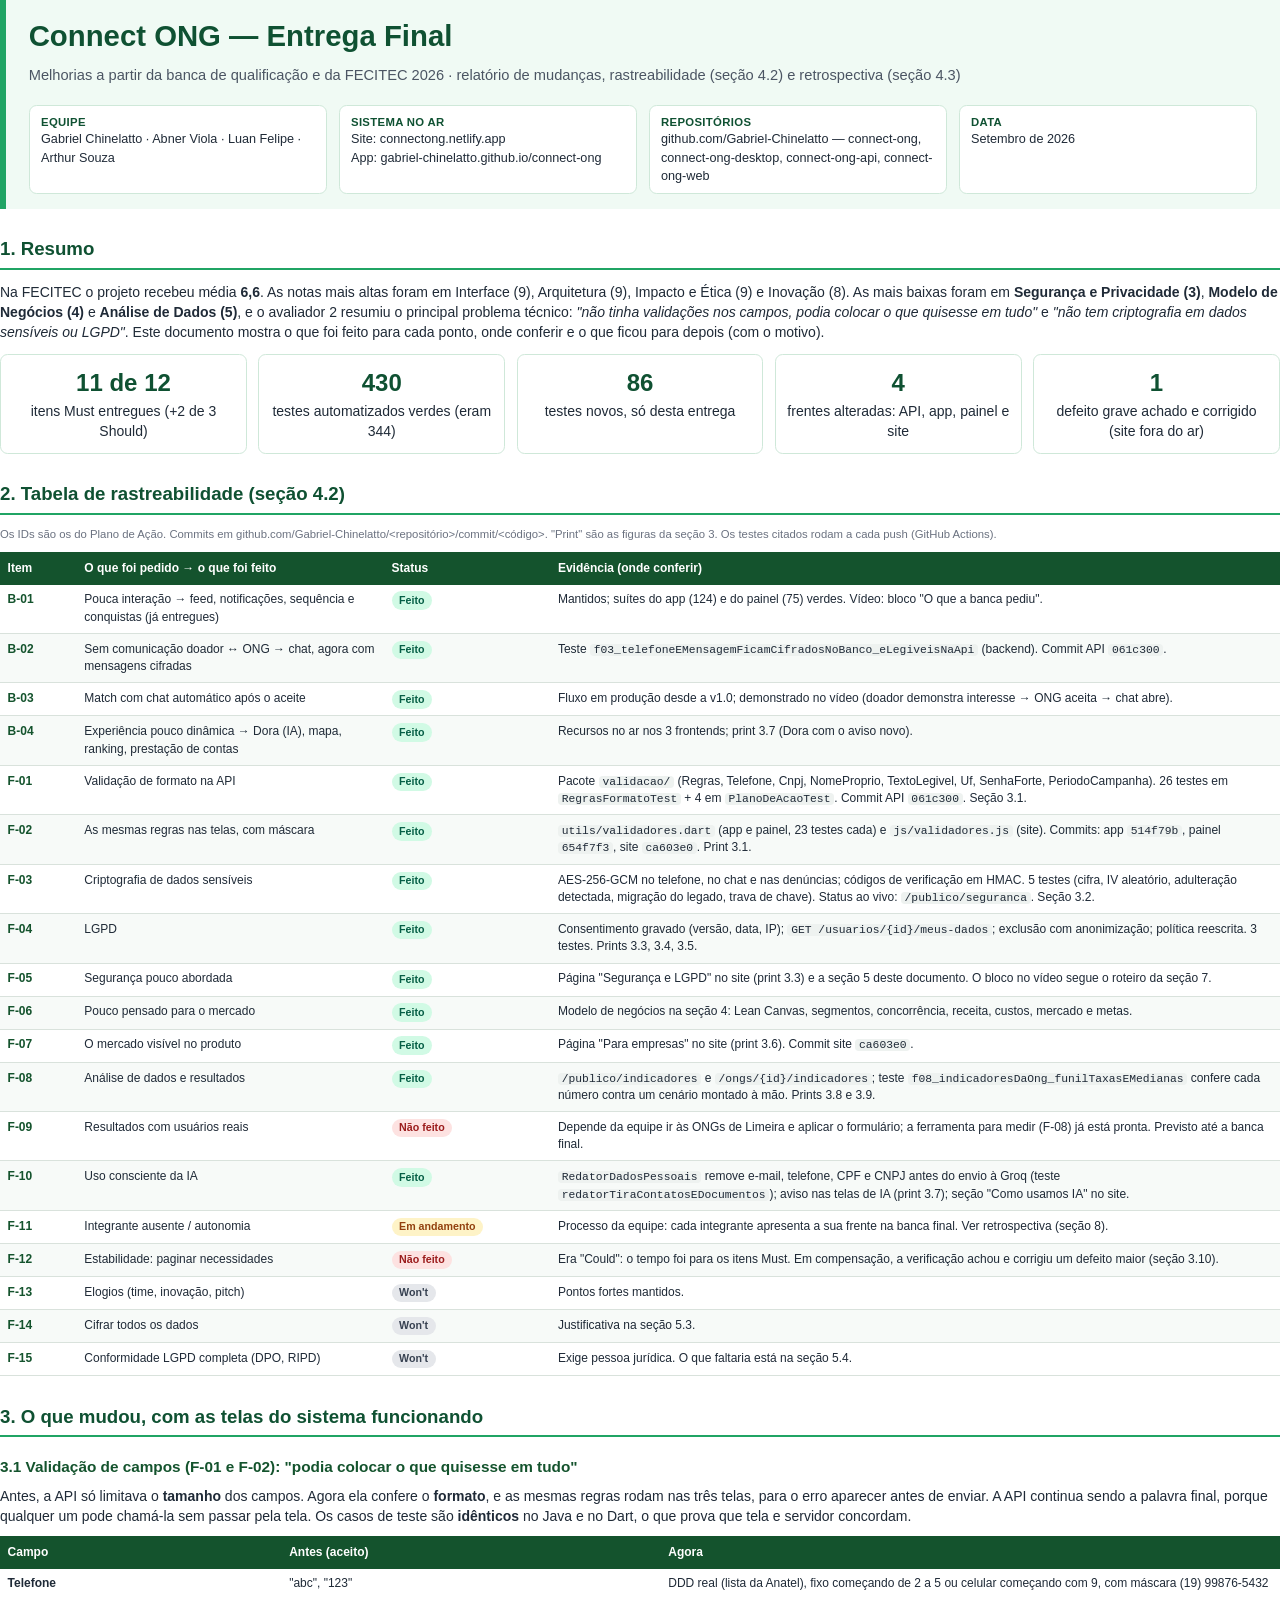
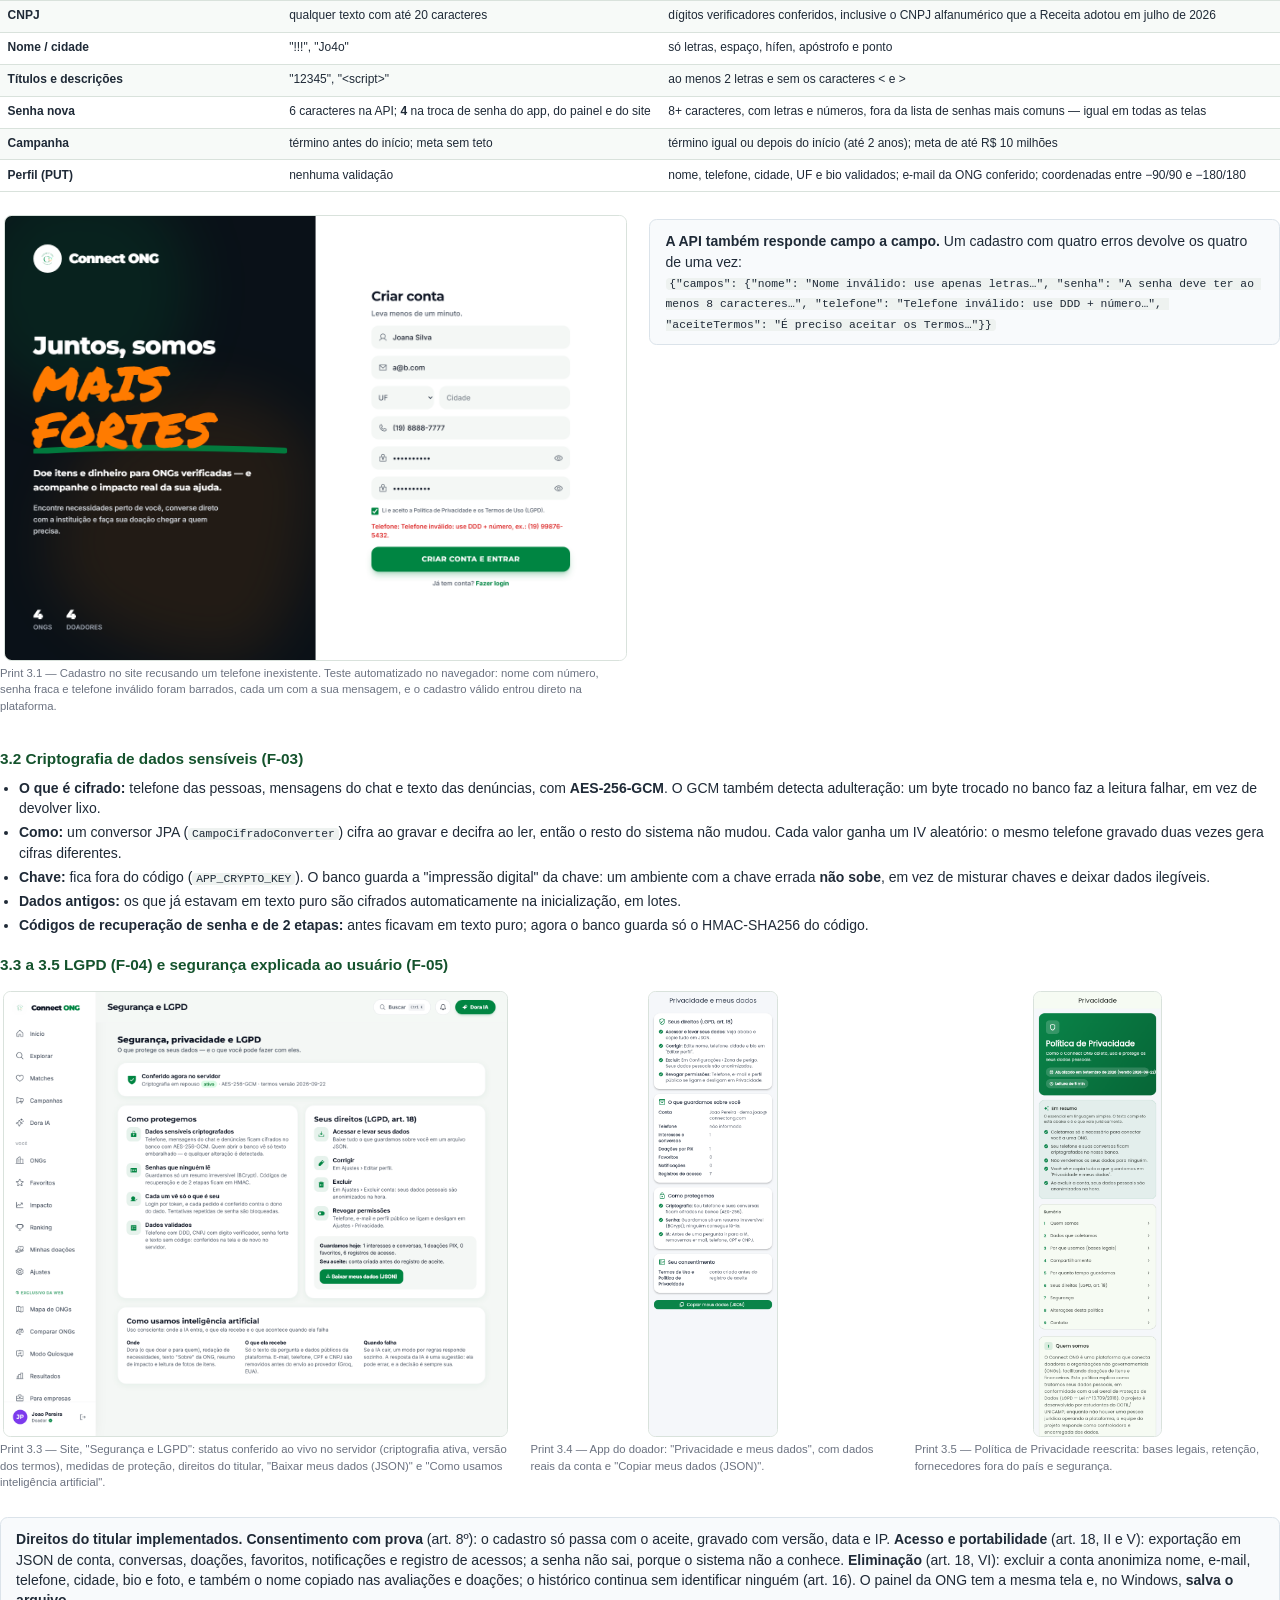
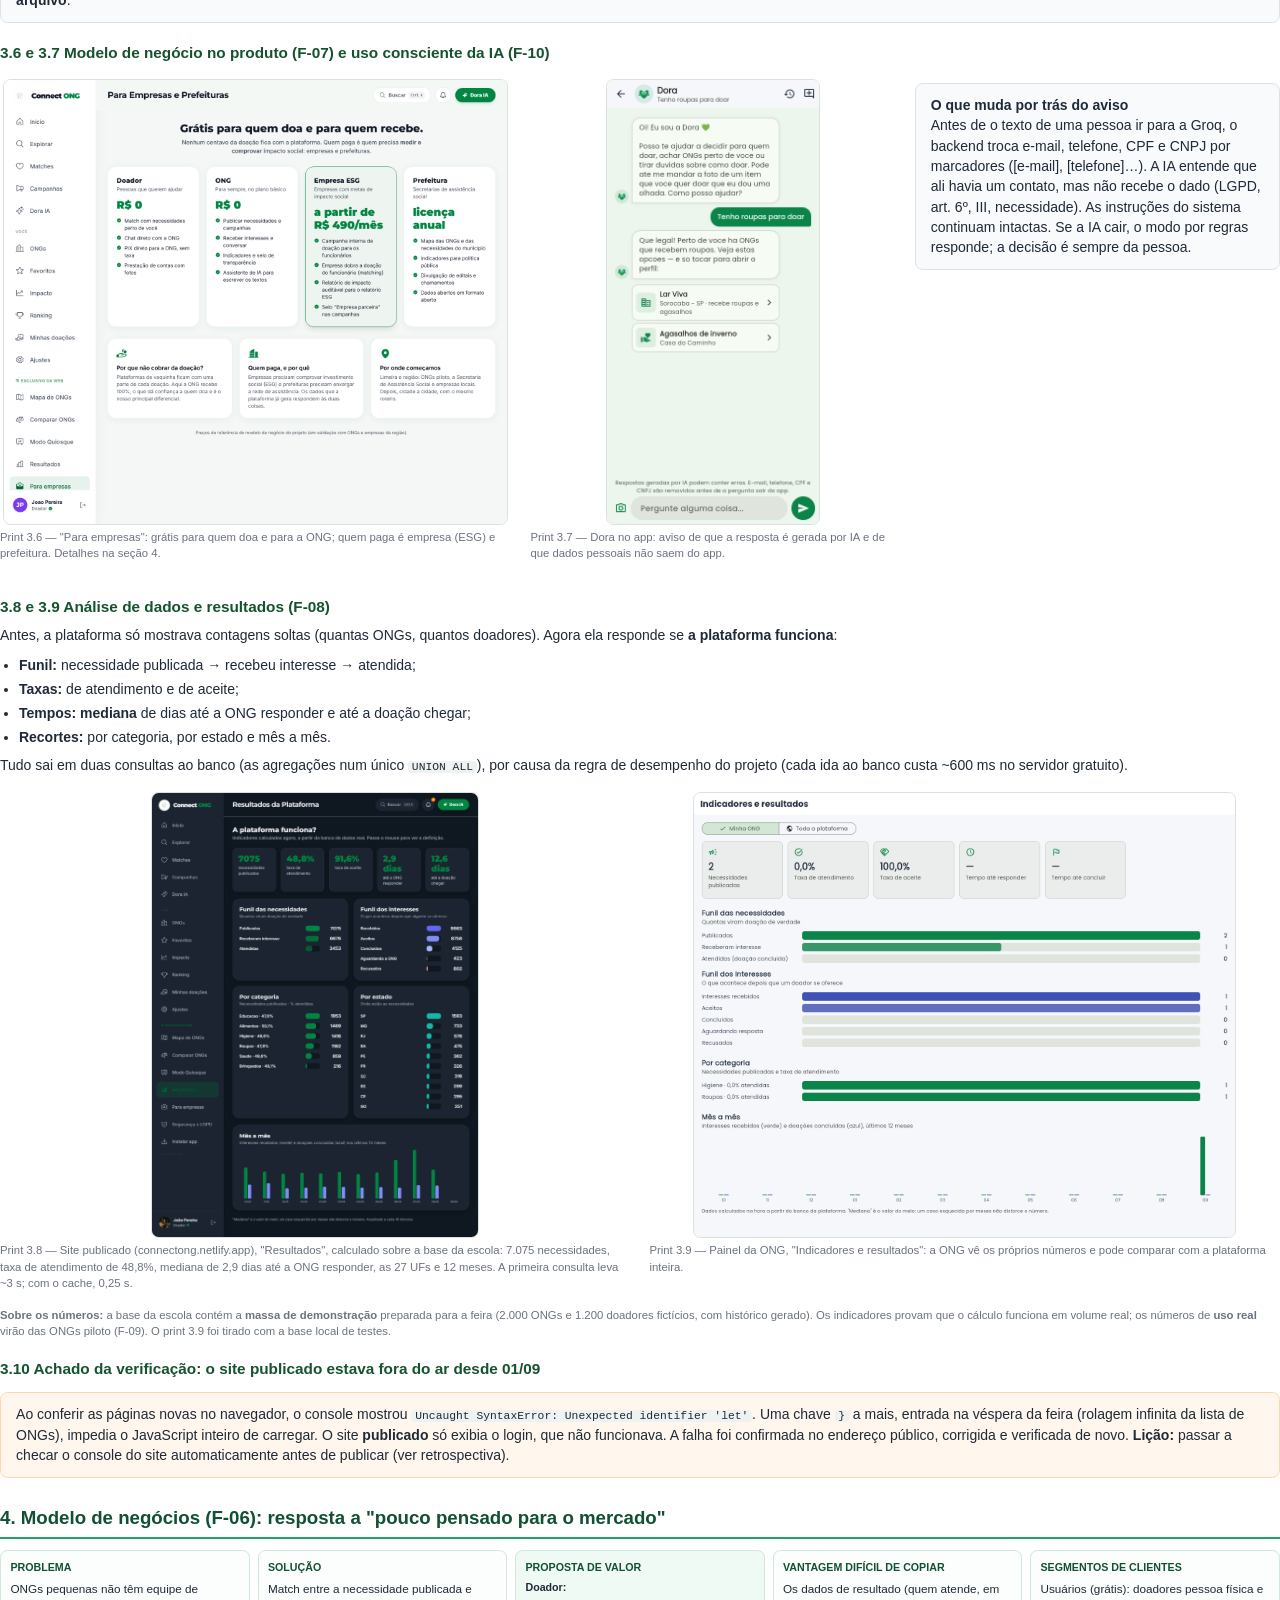
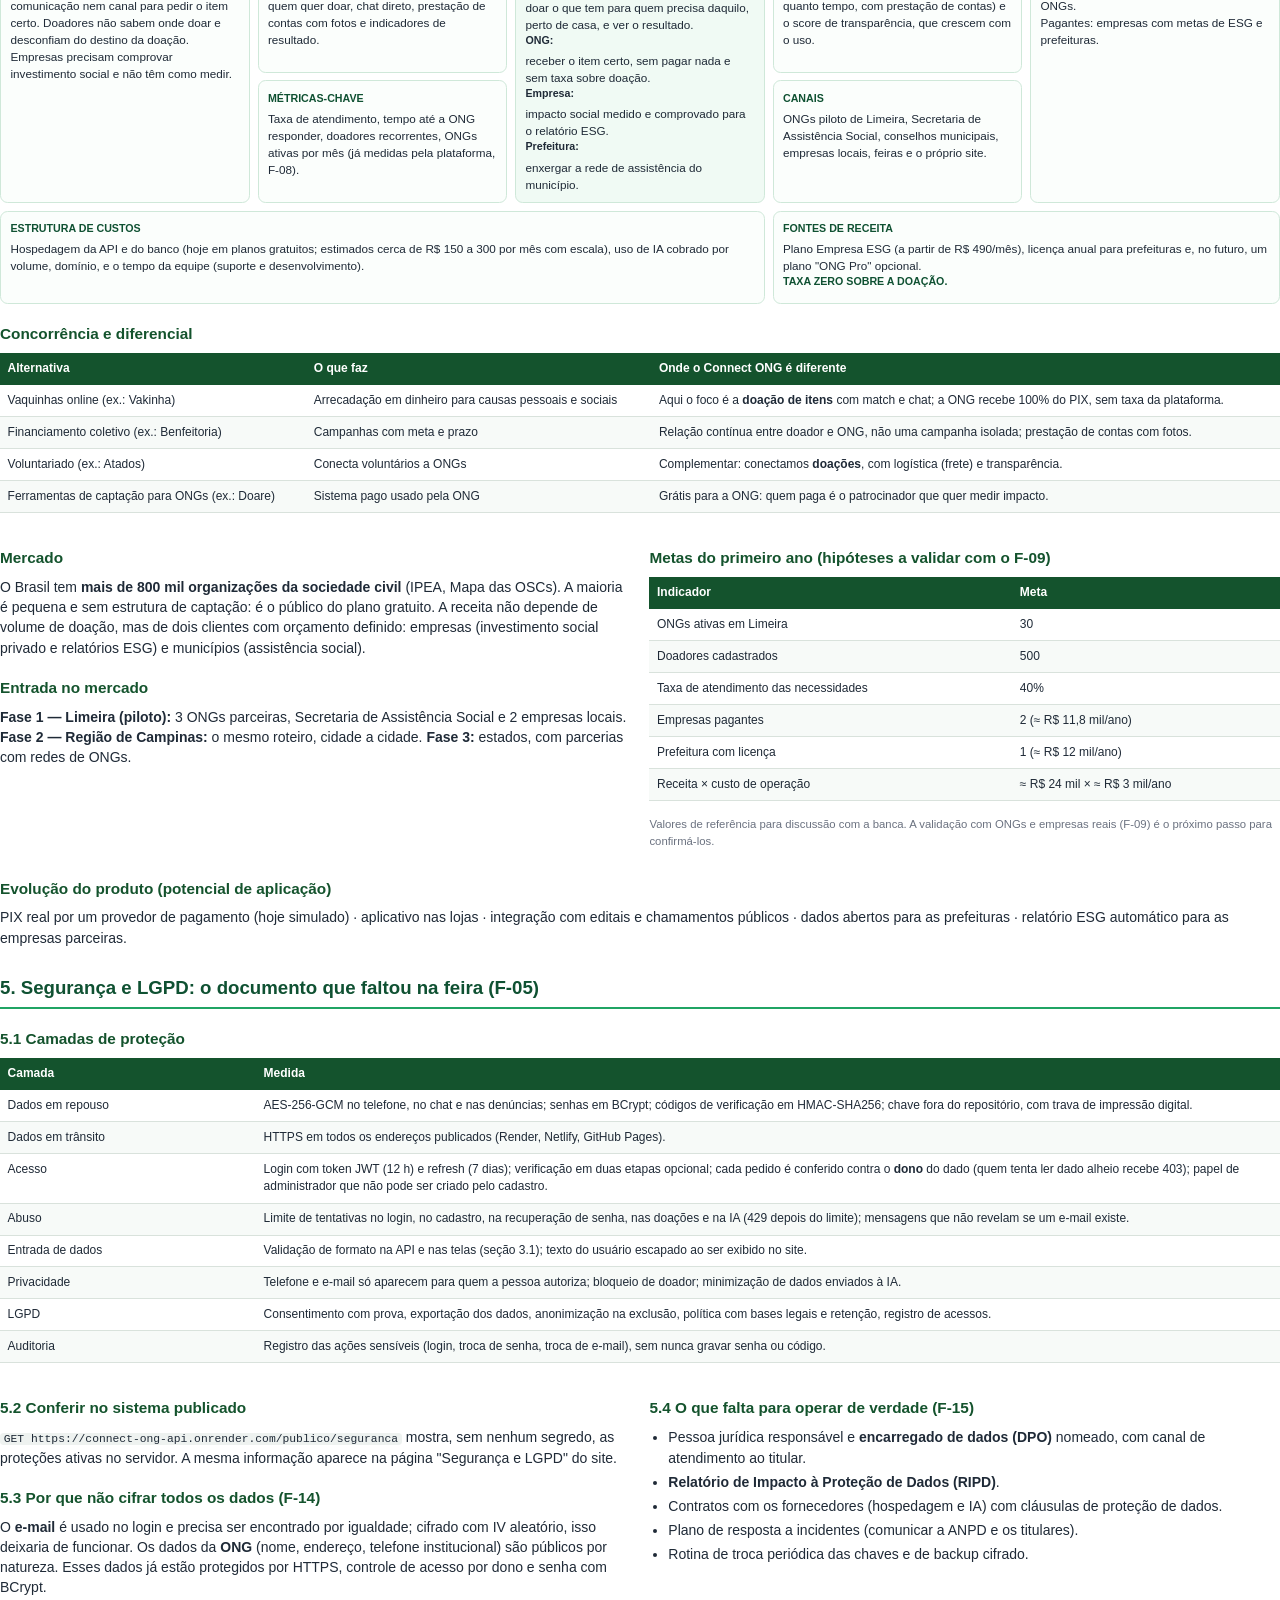
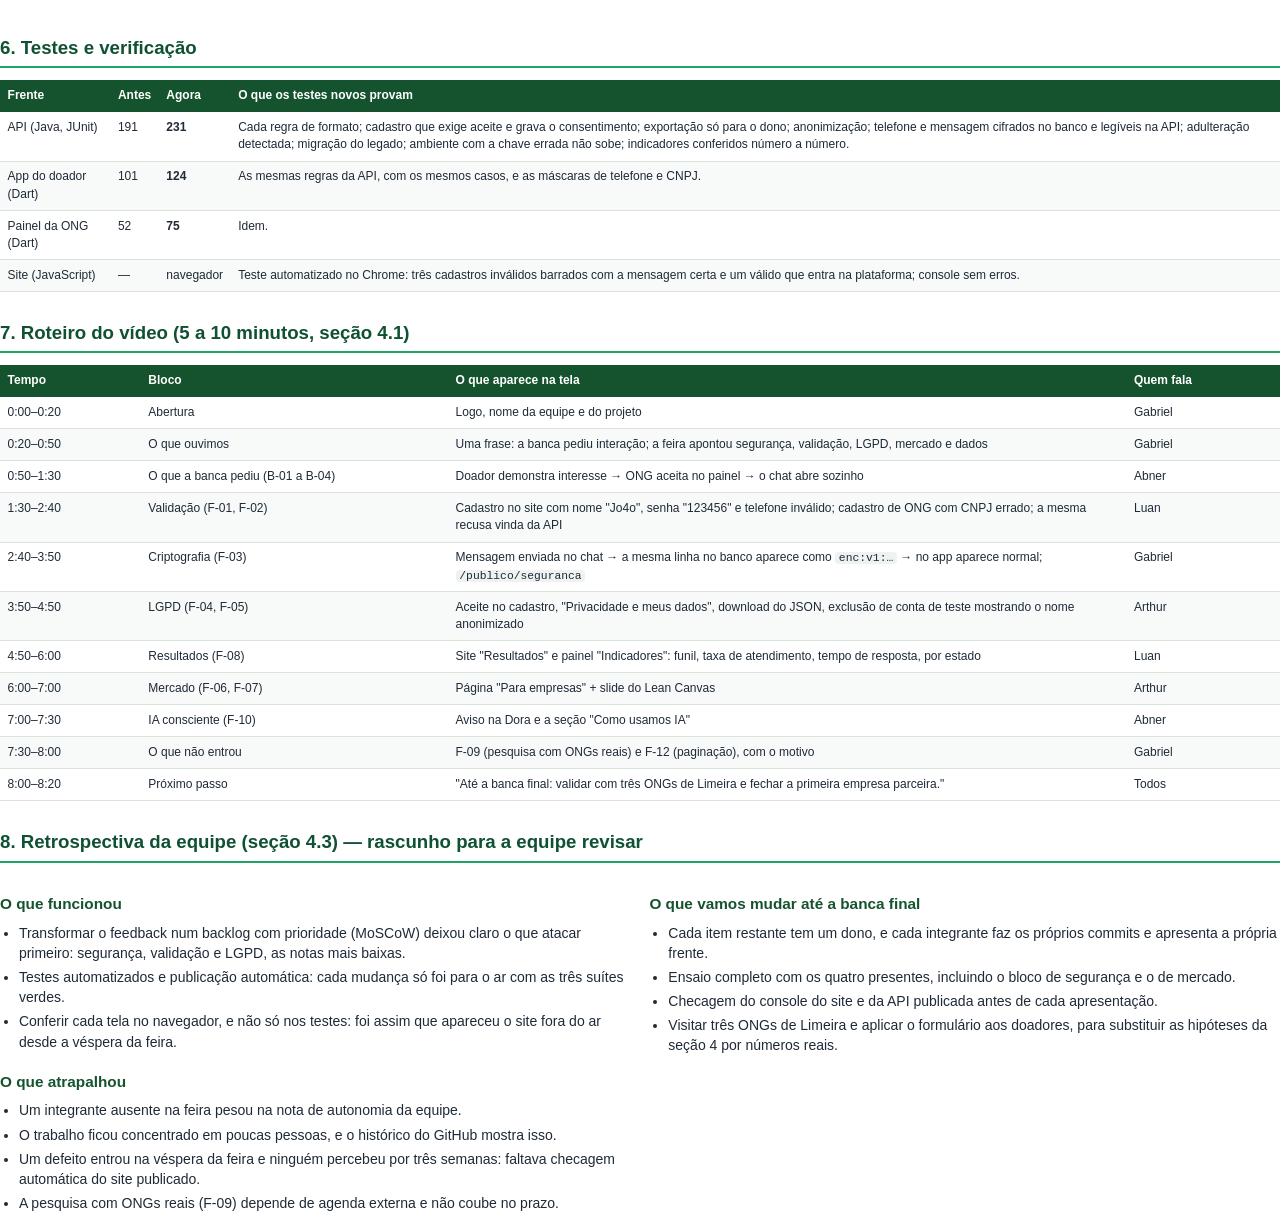
==== docs/entregas/entrega-final.html @ 10e30fcc "Entrega Final do Plano de Acao: relatorio de mudancas, rastreabilidade (4.2), modelo de negocios, se" ====
<!doctype html>
<html lang="pt-BR"><head><meta charset="utf-8">
<title>Connect ONG — Entrega Final: mudanças e rastreabilidade</title>
<link rel="stylesheet" href="estilo.css">
<style>
  .print { display: block; width: auto; max-width: 100%; max-height: 118mm; border: 1px solid #d9e2dc; border-radius: 2mm; margin: 2mm auto 1mm; }
  .fig { break-inside: avoid; }
  .fig2, .fig3 { break-inside: avoid; }
  .legenda { font-size: 8.5pt; color: #6b7280; margin-bottom: 4mm; }
  .fig2 { display: grid; grid-template-columns: 1fr 1fr; gap: 5mm; align-items: start; }
  .fig3 { display: grid; grid-template-columns: 1.4fr 1fr 1fr; gap: 5mm; align-items: start; }
  .antesdepois td:first-child { width: 22%; font-weight: 600; }
  .canvas { display: grid; grid-template-columns: repeat(5, 1fr); grid-template-rows: auto auto auto; gap: 2mm; font-size: 8.8pt; }
  .canvas div { border: 1px solid #cfe8d9; border-radius: 2mm; padding: 2.5mm; background: #fbfefc; }
  .canvas b { display: block; color: #0f5132; font-size: 8pt; text-transform: uppercase; margin-bottom: 1mm; }
  .c-prob { grid-column: 1; grid-row: 1 / span 2; } .c-sol { grid-column: 2; grid-row: 1; } .c-met { grid-column: 2; grid-row: 2; }
  .c-prop { grid-column: 3; grid-row: 1 / span 2; background: #f0faf4 !important; } .c-vant { grid-column: 4; grid-row: 1; }
  .c-can { grid-column: 4; grid-row: 2; } .c-seg { grid-column: 5; grid-row: 1 / span 2; }
  .c-cus { grid-column: 1 / span 3; grid-row: 3; } .c-rec { grid-column: 4 / span 2; grid-row: 3; }
  .numeros { display: grid; grid-template-columns: repeat(5, 1fr); gap: 3mm; margin: 3mm 0; }
  .numeros div { border: 1px solid #cfe8d9; border-radius: 2mm; padding: 3mm; text-align: center; background: #fff; }
  .numeros b { display: block; font-size: 18pt; color: #0f5132; }
  .alerta { background: #fff7ed; border: 1px solid #fed7aa; border-radius: 2mm; padding: 3mm 4mm; margin: 3mm 0; break-inside: avoid; }
</style></head><body>

<div class="capa">
  <h1>Connect ONG — Entrega Final</h1>
  <div class="sub">Melhorias a partir da banca de qualificação e da FECITEC 2026 · relatório de mudanças, rastreabilidade (seção 4.2) e retrospectiva (seção 4.3)</div>
  <div class="meta">
    <div><b>Equipe</b>Gabriel Chinelatto · Abner Viola · Luan Felipe · Arthur Souza</div>
    <div><b>Sistema no ar</b>Site: connectong.netlify.app<br>App: gabriel-chinelatto.github.io/connect-ong</div>
    <div><b>Repositórios</b>github.com/Gabriel-Chinelatto — connect-ong, connect-ong-desktop, connect-ong-api, connect-ong-web</div>
    <div><b>Data</b>Setembro de 2026</div>
  </div>
</div>

<h2>1. Resumo</h2>
<p>Na FECITEC o projeto recebeu média <b>6,6</b>. As notas mais altas foram em Interface (9), Arquitetura (9), Impacto e Ética (9) e Inovação (8). As mais baixas foram em <b>Segurança e Privacidade (3)</b>, <b>Modelo de Negócios (4)</b> e <b>Análise de Dados (5)</b>, e o avaliador 2 resumiu o principal problema técnico: <i>"não tinha validações nos campos, podia colocar o que quisesse em tudo"</i> e <i>"não tem criptografia em dados sensíveis ou LGPD"</i>. Este documento mostra o que foi feito para cada ponto, onde conferir e o que ficou para depois (com o motivo).</p>
<div class="numeros">
  <div><b>11 de 12</b>itens Must entregues (+2 de 3 Should)</div>
  <div><b>430</b>testes automatizados verdes (eram 344)</div>
  <div><b>86</b>testes novos, só desta entrega</div>
  <div><b>4</b>frentes alteradas: API, app, painel e site</div>
  <div><b>1</b>defeito grave achado e corrigido (site fora do ar)</div>
</div>

<h2>2. Tabela de rastreabilidade (seção 4.2)</h2>
<p class="nota">Os IDs são os do Plano de Ação. Commits em github.com/Gabriel-Chinelatto/&lt;repositório&gt;/commit/&lt;código&gt;. "Print" são as figuras da seção 3. Os testes citados rodam a cada push (GitHub Actions).</p>
<table>
<thead><tr><th style="width:6%">Item</th><th style="width:24%">O que foi pedido → o que foi feito</th><th style="width:13%">Status</th><th style="width:57%">Evidência (onde conferir)</th></tr></thead>
<tbody>
<tr><td class="id">B-01</td><td>Pouca interação → feed, notificações, sequência e conquistas (já entregues)</td><td><span class="tag feito">Feito</span></td><td>Mantidos; suítes do app (124) e do painel (75) verdes. Vídeo: bloco "O que a banca pediu".</td></tr>
<tr><td class="id">B-02</td><td>Sem comunicação doador ↔ ONG → chat, agora com mensagens cifradas</td><td><span class="tag feito">Feito</span></td><td>Teste <code>f03_telefoneEMensagemFicamCifradosNoBanco_eLegiveisNaApi</code> (backend). Commit API <code>061c300</code>.</td></tr>
<tr><td class="id">B-03</td><td>Match com chat automático após o aceite</td><td><span class="tag feito">Feito</span></td><td>Fluxo em produção desde a v1.0; demonstrado no vídeo (doador demonstra interesse → ONG aceita → chat abre).</td></tr>
<tr><td class="id">B-04</td><td>Experiência pouco dinâmica → Dora (IA), mapa, ranking, prestação de contas</td><td><span class="tag feito">Feito</span></td><td>Recursos no ar nos 3 frontends; print 3.7 (Dora com o aviso novo).</td></tr>
<tr><td class="id">F-01</td><td>Validação de formato na API</td><td><span class="tag feito">Feito</span></td><td>Pacote <code>validacao/</code> (Regras, Telefone, Cnpj, NomeProprio, TextoLegivel, Uf, SenhaForte, PeriodoCampanha). 26 testes em <code>RegrasFormatoTest</code> + 4 em <code>PlanoDeAcaoTest</code>. Commit API <code>061c300</code>. Seção 3.1.</td></tr>
<tr><td class="id">F-02</td><td>As mesmas regras nas telas, com máscara</td><td><span class="tag feito">Feito</span></td><td><code>utils/validadores.dart</code> (app e painel, 23 testes cada) e <code>js/validadores.js</code> (site). Commits: app <code>514f79b</code>, painel <code>654f7f3</code>, site <code>ca603e0</code>. Print 3.1.</td></tr>
<tr><td class="id">F-03</td><td>Criptografia de dados sensíveis</td><td><span class="tag feito">Feito</span></td><td>AES-256-GCM no telefone, no chat e nas denúncias; códigos de verificação em HMAC. 5 testes (cifra, IV aleatório, adulteração detectada, migração do legado, trava de chave). Status ao vivo: <code>/publico/seguranca</code>. Seção 3.2.</td></tr>
<tr><td class="id">F-04</td><td>LGPD</td><td><span class="tag feito">Feito</span></td><td>Consentimento gravado (versão, data, IP); <code>GET /usuarios/{id}/meus-dados</code>; exclusão com anonimização; política reescrita. 3 testes. Prints 3.3, 3.4, 3.5.</td></tr>
<tr><td class="id">F-05</td><td>Segurança pouco abordada</td><td><span class="tag feito">Feito</span></td><td>Página "Segurança e LGPD" no site (print 3.3) e a seção 5 deste documento. O bloco no vídeo segue o roteiro da seção 7.</td></tr>
<tr><td class="id">F-06</td><td>Pouco pensado para o mercado</td><td><span class="tag feito">Feito</span></td><td>Modelo de negócios na seção 4: Lean Canvas, segmentos, concorrência, receita, custos, mercado e metas.</td></tr>
<tr><td class="id">F-07</td><td>O mercado visível no produto</td><td><span class="tag feito">Feito</span></td><td>Página "Para empresas" no site (print 3.6). Commit site <code>ca603e0</code>.</td></tr>
<tr><td class="id">F-08</td><td>Análise de dados e resultados</td><td><span class="tag feito">Feito</span></td><td><code>/publico/indicadores</code> e <code>/ongs/{id}/indicadores</code>; teste <code>f08_indicadoresDaOng_funilTaxasEMedianas</code> confere cada número contra um cenário montado à mão. Prints 3.8 e 3.9.</td></tr>
<tr><td class="id">F-09</td><td>Resultados com usuários reais</td><td><span class="tag nao">Não feito</span></td><td>Depende da equipe ir às ONGs de Limeira e aplicar o formulário; a ferramenta para medir (F-08) já está pronta. Previsto até a banca final.</td></tr>
<tr><td class="id">F-10</td><td>Uso consciente da IA</td><td><span class="tag feito">Feito</span></td><td><code>RedatorDadosPessoais</code> remove e-mail, telefone, CPF e CNPJ antes do envio à Groq (teste <code>redatorTiraContatosEDocumentos</code>); aviso nas telas de IA (print 3.7); seção "Como usamos IA" no site.</td></tr>
<tr><td class="id">F-11</td><td>Integrante ausente / autonomia</td><td><span class="tag parcial">Em andamento</span></td><td>Processo da equipe: cada integrante apresenta a sua frente na banca final. Ver retrospectiva (seção 8).</td></tr>
<tr><td class="id">F-12</td><td>Estabilidade: paginar necessidades</td><td><span class="tag nao">Não feito</span></td><td>Era "Could": o tempo foi para os itens Must. Em compensação, a verificação achou e corrigiu um defeito maior (seção 3.10).</td></tr>
<tr><td class="id">F-13</td><td>Elogios (time, inovação, pitch)</td><td><span class="tag wont">Won't</span></td><td>Pontos fortes mantidos.</td></tr>
<tr><td class="id">F-14</td><td>Cifrar todos os dados</td><td><span class="tag wont">Won't</span></td><td>Justificativa na seção 5.3.</td></tr>
<tr><td class="id">F-15</td><td>Conformidade LGPD completa (DPO, RIPD)</td><td><span class="tag wont">Won't</span></td><td>Exige pessoa jurídica. O que faltaria está na seção 5.4.</td></tr>
</tbody></table>

<h2>3. O que mudou, com as telas do sistema funcionando</h2>

<h3>3.1 Validação de campos (F-01 e F-02): "podia colocar o que quisesse em tudo"</h3>
<p>Antes, a API só limitava o <b>tamanho</b> dos campos. Agora ela confere o <b>formato</b>, e as mesmas regras rodam nas três telas, para o erro aparecer antes de enviar. A API continua sendo a palavra final, porque qualquer um pode chamá-la sem passar pela tela. Os casos de teste são <b>idênticos</b> no Java e no Dart, o que prova que tela e servidor concordam.</p>
<table class="antesdepois">
<thead><tr><th>Campo</th><th>Antes (aceito)</th><th>Agora</th></tr></thead>
<tbody>
<tr><td>Telefone</td><td>"abc", "123"</td><td>DDD real (lista da Anatel), fixo começando de 2 a 5 ou celular começando com 9, com máscara (19) 99876-5432</td></tr>
<tr><td>CNPJ</td><td>qualquer texto com até 20 caracteres</td><td>dígitos verificadores conferidos, inclusive o CNPJ alfanumérico que a Receita adotou em julho de 2026</td></tr>
<tr><td>Nome / cidade</td><td>"!!!", "Jo4o"</td><td>só letras, espaço, hífen, apóstrofo e ponto</td></tr>
<tr><td>Títulos e descrições</td><td>"12345", "&lt;script&gt;"</td><td>ao menos 2 letras e sem os caracteres &lt; e &gt;</td></tr>
<tr><td>Senha nova</td><td>6 caracteres na API; <b>4</b> na troca de senha do app, do painel e do site</td><td>8+ caracteres, com letras e números, fora da lista de senhas mais comuns — igual em todas as telas</td></tr>
<tr><td>Campanha</td><td>término antes do início; meta sem teto</td><td>término igual ou depois do início (até 2 anos); meta de até R$ 10 milhões</td></tr>
<tr><td>Perfil (PUT)</td><td>nenhuma validação</td><td>nome, telefone, cidade, UF e bio validados; e-mail da ONG conferido; coordenadas entre −90/90 e −180/180</td></tr>
</tbody></table>
<div class="fig2">
  <div class="fig"><img class="print" src="prints/site-cadastro-validacao.png"><div class="legenda">Print 3.1 — Cadastro no site recusando um telefone inexistente. Teste automatizado no navegador: nome com número, senha fraca e telefone inválido foram barrados, cada um com a sua mensagem, e o cadastro válido entrou direto na plataforma.</div></div>
  <div class="caixa"><b>A API também responde campo a campo.</b> Um cadastro com quatro erros devolve os quatro de uma vez:<br><code style="white-space:pre-wrap">{"campos": {"nome": "Nome inválido: use apenas letras…", "senha": "A senha deve ter ao menos 8 caracteres…", "telefone": "Telefone inválido: use DDD + número…", "aceiteTermos": "É preciso aceitar os Termos…"}}</code></div>
</div>

<h3>3.2 Criptografia de dados sensíveis (F-03)</h3>
<ul>
<li><b>O que é cifrado:</b> telefone das pessoas, mensagens do chat e texto das denúncias, com <b>AES-256-GCM</b>. O GCM também detecta adulteração: um byte trocado no banco faz a leitura falhar, em vez de devolver lixo.</li>
<li><b>Como:</b> um conversor JPA (<code>CampoCifradoConverter</code>) cifra ao gravar e decifra ao ler, então o resto do sistema não mudou. Cada valor ganha um IV aleatório: o mesmo telefone gravado duas vezes gera cifras diferentes.</li>
<li><b>Chave:</b> fica fora do código (<code>APP_CRYPTO_KEY</code>). O banco guarda a "impressão digital" da chave: um ambiente com a chave errada <b>não sobe</b>, em vez de misturar chaves e deixar dados ilegíveis.</li>
<li><b>Dados antigos:</b> os que já estavam em texto puro são cifrados automaticamente na inicialização, em lotes.</li>
<li><b>Códigos de recuperação de senha e de 2 etapas:</b> antes ficavam em texto puro; agora o banco guarda só o HMAC-SHA256 do código.</li>
</ul>

<h3>3.3 a 3.5 LGPD (F-04) e segurança explicada ao usuário (F-05)</h3>
<div class="fig3">
  <div class="fig"><img class="print" src="prints/site-seguranca.png"><div class="legenda">Print 3.3 — Site, "Segurança e LGPD": status conferido ao vivo no servidor (criptografia ativa, versão dos termos), medidas de proteção, direitos do titular, "Baixar meus dados (JSON)" e "Como usamos inteligência artificial".</div></div>
  <div class="fig"><img class="print" src="prints/doador-meus-dados.png"><div class="legenda">Print 3.4 — App do doador: "Privacidade e meus dados", com dados reais da conta e "Copiar meus dados (JSON)".</div></div>
  <div class="fig"><img class="print" src="prints/doador-politica-privacidade.png"><div class="legenda">Print 3.5 — Política de Privacidade reescrita: bases legais, retenção, fornecedores fora do país e segurança.</div></div>
</div>
<div class="caixa"><b>Direitos do titular implementados.</b>
<b>Consentimento com prova</b> (art. 8º): o cadastro só passa com o aceite, gravado com versão, data e IP.
<b>Acesso e portabilidade</b> (art. 18, II e V): exportação em JSON de conta, conversas, doações, favoritos, notificações e registro de acessos; a senha não sai, porque o sistema não a conhece.
<b>Eliminação</b> (art. 18, VI): excluir a conta anonimiza nome, e-mail, telefone, cidade, bio e foto, e também o nome copiado nas avaliações e doações; o histórico continua sem identificar ninguém (art. 16).
O painel da ONG tem a mesma tela e, no Windows, <b>salva o arquivo</b>.</div>

<h3>3.6 e 3.7 Modelo de negócio no produto (F-07) e uso consciente da IA (F-10)</h3>
<div class="fig3">
  <div class="fig"><img class="print" src="prints/site-planos.png"><div class="legenda">Print 3.6 — "Para empresas": grátis para quem doa e para a ONG; quem paga é empresa (ESG) e prefeitura. Detalhes na seção 4.</div></div>
  <div class="fig"><img class="print" src="prints/doador-assistente-aviso-ia.png"><div class="legenda">Print 3.7 — Dora no app: aviso de que a resposta é gerada por IA e de que dados pessoais não saem do app.</div></div>
  <div class="caixa"><b>O que muda por trás do aviso</b><br>Antes de o texto de uma pessoa ir para a Groq, o backend troca e-mail, telefone, CPF e CNPJ por marcadores ([e-mail], [telefone]…). A IA entende que ali havia um contato, mas não recebe o dado (LGPD, art. 6º, III, necessidade). As instruções do sistema continuam intactas. Se a IA cair, o modo por regras responde; a decisão é sempre da pessoa.</div>
</div>

<h3>3.8 e 3.9 Análise de dados e resultados (F-08)</h3>
<p>Antes, a plataforma só mostrava contagens soltas (quantas ONGs, quantos doadores). Agora ela responde se <b>a plataforma funciona</b>:</p>
<ul>
<li><b>Funil:</b> necessidade publicada → recebeu interesse → atendida;</li>
<li><b>Taxas:</b> de atendimento e de aceite;</li>
<li><b>Tempos:</b> <b>mediana</b> de dias até a ONG responder e até a doação chegar;</li>
<li><b>Recortes:</b> por categoria, por estado e mês a mês.</li>
</ul>
<p>Tudo sai em duas consultas ao banco (as agregações num único <code>UNION ALL</code>), por causa da regra de desempenho do projeto (cada ida ao banco custa ~600 ms no servidor gratuito).</p>
<div class="fig2">
  <div class="fig"><img class="print" src="prints/site-resultados-producao.png"><div class="legenda">Print 3.8 — Site publicado (connectong.netlify.app), "Resultados", calculado sobre a base da escola: 7.075 necessidades, taxa de atendimento de 48,8%, mediana de 2,9 dias até a ONG responder, as 27 UFs e 12 meses. A primeira consulta leva ~3 s; com o cache, 0,25 s.</div></div>
  <div class="fig"><img class="print" src="prints/painel-indicadores.png"><div class="legenda">Print 3.9 — Painel da ONG, "Indicadores e resultados": a ONG vê os próprios números e pode comparar com a plataforma inteira.</div></div>
</div>
<p class="nota"><b>Sobre os números:</b> a base da escola contém a <b>massa de demonstração</b> preparada para a feira (2.000 ONGs e 1.200 doadores fictícios, com histórico gerado). Os indicadores provam que o cálculo funciona em volume real; os números de <b>uso real</b> virão das ONGs piloto (F-09). O print 3.9 foi tirado com a base local de testes.</p>

<h3>3.10 Achado da verificação: o site publicado estava fora do ar desde 01/09</h3>
<div class="alerta">Ao conferir as páginas novas no navegador, o console mostrou <code>Uncaught SyntaxError: Unexpected identifier 'let'</code>. Uma chave <code>}</code> a mais, entrada na véspera da feira (rolagem infinita da lista de ONGs), impedia o JavaScript inteiro de carregar. O site <b>publicado</b> só exibia o login, que não funcionava. A falha foi confirmada no endereço público, corrigida e verificada de novo. <b>Lição:</b> passar a checar o console do site automaticamente antes de publicar (ver retrospectiva).</div>

<h2 class="quebra">4. Modelo de negócios (F-06): resposta a "pouco pensado para o mercado"</h2>
<div class="canvas">
  <div class="c-prob"><b>Problema</b>ONGs pequenas não têm equipe de comunicação nem canal para pedir o item certo. Doadores não sabem onde doar e desconfiam do destino da doação. Empresas precisam comprovar investimento social e não têm como medir.</div>
  <div class="c-sol"><b>Solução</b>Match entre a necessidade publicada e quem quer doar, chat direto, prestação de contas com fotos e indicadores de resultado.</div>
  <div class="c-met"><b>Métricas-chave</b>Taxa de atendimento, tempo até a ONG responder, doadores recorrentes, ONGs ativas por mês (já medidas pela plataforma, F-08).</div>
  <div class="c-prop"><b>Proposta de valor</b><b style="text-transform:none;color:#1f2a37">Doador:</b> doar o que tem para quem precisa daquilo, perto de casa, e ver o resultado.<br><b style="text-transform:none;color:#1f2a37">ONG:</b> receber o item certo, sem pagar nada e sem taxa sobre doação.<br><b style="text-transform:none;color:#1f2a37">Empresa:</b> impacto social medido e comprovado para o relatório ESG.<br><b style="text-transform:none;color:#1f2a37">Prefeitura:</b> enxergar a rede de assistência do município.</div>
  <div class="c-vant"><b>Vantagem difícil de copiar</b>Os dados de resultado (quem atende, em quanto tempo, com prestação de contas) e o score de transparência, que crescem com o uso.</div>
  <div class="c-can"><b>Canais</b>ONGs piloto de Limeira, Secretaria de Assistência Social, conselhos municipais, empresas locais, feiras e o próprio site.</div>
  <div class="c-seg"><b>Segmentos de clientes</b>Usuários (grátis): doadores pessoa física e ONGs.<br>Pagantes: empresas com metas de ESG e prefeituras.</div>
  <div class="c-cus"><b>Estrutura de custos</b>Hospedagem da API e do banco (hoje em planos gratuitos; estimados cerca de R$ 150 a 300 por mês com escala), uso de IA cobrado por volume, domínio, e o tempo da equipe (suporte e desenvolvimento).</div>
  <div class="c-rec"><b>Fontes de receita</b>Plano Empresa ESG (a partir de R$ 490/mês), licença anual para prefeituras e, no futuro, um plano "ONG Pro" opcional. <b>Taxa zero sobre a doação.</b></div>
</div>

<h3>Concorrência e diferencial</h3>
<table>
<thead><tr><th>Alternativa</th><th>O que faz</th><th>Onde o Connect ONG é diferente</th></tr></thead>
<tbody>
<tr><td>Vaquinhas online (ex.: Vakinha)</td><td>Arrecadação em dinheiro para causas pessoais e sociais</td><td>Aqui o foco é a <b>doação de itens</b> com match e chat; a ONG recebe 100% do PIX, sem taxa da plataforma.</td></tr>
<tr><td>Financiamento coletivo (ex.: Benfeitoria)</td><td>Campanhas com meta e prazo</td><td>Relação contínua entre doador e ONG, não uma campanha isolada; prestação de contas com fotos.</td></tr>
<tr><td>Voluntariado (ex.: Atados)</td><td>Conecta voluntários a ONGs</td><td>Complementar: conectamos <b>doações</b>, com logística (frete) e transparência.</td></tr>
<tr><td>Ferramentas de captação para ONGs (ex.: Doare)</td><td>Sistema pago usado pela ONG</td><td>Grátis para a ONG: quem paga é o patrocinador que quer medir impacto.</td></tr>
</tbody></table>

<div class="dois">
<div>
<h3>Mercado</h3>
<p>O Brasil tem <b>mais de 800 mil organizações da sociedade civil</b> (IPEA, Mapa das OSCs). A maioria é pequena e sem estrutura de captação: é o público do plano gratuito. A receita não depende de volume de doação, mas de dois clientes com orçamento definido: empresas (investimento social privado e relatórios ESG) e municípios (assistência social).</p>
<h3>Entrada no mercado</h3>
<p><b>Fase 1 — Limeira (piloto):</b> 3 ONGs parceiras, Secretaria de Assistência Social e 2 empresas locais. <b>Fase 2 — Região de Campinas:</b> o mesmo roteiro, cidade a cidade. <b>Fase 3:</b> estados, com parcerias com redes de ONGs.</p>
</div>
<div>
<h3>Metas do primeiro ano (hipóteses a validar com o F-09)</h3>
<table>
<thead><tr><th>Indicador</th><th>Meta</th></tr></thead>
<tbody>
<tr><td>ONGs ativas em Limeira</td><td>30</td></tr>
<tr><td>Doadores cadastrados</td><td>500</td></tr>
<tr><td>Taxa de atendimento das necessidades</td><td>40%</td></tr>
<tr><td>Empresas pagantes</td><td>2 (≈ R$ 11,8 mil/ano)</td></tr>
<tr><td>Prefeitura com licença</td><td>1 (≈ R$ 12 mil/ano)</td></tr>
<tr><td>Receita × custo de operação</td><td>≈ R$ 24 mil × ≈ R$ 3 mil/ano</td></tr>
</tbody></table>
<p class="nota">Valores de referência para discussão com a banca. A validação com ONGs e empresas reais (F-09) é o próximo passo para confirmá-los.</p>
</div>
</div>
<h3>Evolução do produto (potencial de aplicação)</h3>
<p>PIX real por um provedor de pagamento (hoje simulado) · aplicativo nas lojas · integração com editais e chamamentos públicos · dados abertos para as prefeituras · relatório ESG automático para as empresas parceiras.</p>

<h2>5. Segurança e LGPD: o documento que faltou na feira (F-05)</h2>
<h3>5.1 Camadas de proteção</h3>
<table>
<thead><tr><th style="width:20%">Camada</th><th>Medida</th></tr></thead>
<tbody>
<tr><td>Dados em repouso</td><td>AES-256-GCM no telefone, no chat e nas denúncias; senhas em BCrypt; códigos de verificação em HMAC-SHA256; chave fora do repositório, com trava de impressão digital.</td></tr>
<tr><td>Dados em trânsito</td><td>HTTPS em todos os endereços publicados (Render, Netlify, GitHub Pages).</td></tr>
<tr><td>Acesso</td><td>Login com token JWT (12 h) e refresh (7 dias); verificação em duas etapas opcional; cada pedido é conferido contra o <b>dono</b> do dado (quem tenta ler dado alheio recebe 403); papel de administrador que não pode ser criado pelo cadastro.</td></tr>
<tr><td>Abuso</td><td>Limite de tentativas no login, no cadastro, na recuperação de senha, nas doações e na IA (429 depois do limite); mensagens que não revelam se um e-mail existe.</td></tr>
<tr><td>Entrada de dados</td><td>Validação de formato na API e nas telas (seção 3.1); texto do usuário escapado ao ser exibido no site.</td></tr>
<tr><td>Privacidade</td><td>Telefone e e-mail só aparecem para quem a pessoa autoriza; bloqueio de doador; minimização de dados enviados à IA.</td></tr>
<tr><td>LGPD</td><td>Consentimento com prova, exportação dos dados, anonimização na exclusão, política com bases legais e retenção, registro de acessos.</td></tr>
<tr><td>Auditoria</td><td>Registro das ações sensíveis (login, troca de senha, troca de e-mail), sem nunca gravar senha ou código.</td></tr>
</tbody></table>
<div class="dois">
<div>
<h3>5.2 Conferir no sistema publicado</h3>
<p><code>GET https://connect-ong-api.onrender.com/publico/seguranca</code> mostra, sem nenhum segredo, as proteções ativas no servidor. A mesma informação aparece na página "Segurança e LGPD" do site.</p>
<h3>5.3 Por que não cifrar todos os dados (F-14)</h3>
<p>O <b>e-mail</b> é usado no login e precisa ser encontrado por igualdade; cifrado com IV aleatório, isso deixaria de funcionar. Os dados da <b>ONG</b> (nome, endereço, telefone institucional) são públicos por natureza. Esses dados já estão protegidos por HTTPS, controle de acesso por dono e senha com BCrypt.</p>
</div>
<div>
<h3>5.4 O que falta para operar de verdade (F-15)</h3>
<ul>
<li>Pessoa jurídica responsável e <b>encarregado de dados (DPO)</b> nomeado, com canal de atendimento ao titular.</li>
<li><b>Relatório de Impacto à Proteção de Dados (RIPD)</b>.</li>
<li>Contratos com os fornecedores (hospedagem e IA) com cláusulas de proteção de dados.</li>
<li>Plano de resposta a incidentes (comunicar a ANPD e os titulares).</li>
<li>Rotina de troca periódica das chaves e de backup cifrado.</li>
</ul>
</div>
</div>

<h2>6. Testes e verificação</h2>
<table>
<thead><tr><th>Frente</th><th>Antes</th><th>Agora</th><th>O que os testes novos provam</th></tr></thead>
<tbody>
<tr><td>API (Java, JUnit)</td><td>191</td><td><b>231</b></td><td>Cada regra de formato; cadastro que exige aceite e grava o consentimento; exportação só para o dono; anonimização; telefone e mensagem cifrados no banco e legíveis na API; adulteração detectada; migração do legado; ambiente com a chave errada não sobe; indicadores conferidos número a número.</td></tr>
<tr><td>App do doador (Dart)</td><td>101</td><td><b>124</b></td><td>As mesmas regras da API, com os mesmos casos, e as máscaras de telefone e CNPJ.</td></tr>
<tr><td>Painel da ONG (Dart)</td><td>52</td><td><b>75</b></td><td>Idem.</td></tr>
<tr><td>Site (JavaScript)</td><td>—</td><td>navegador</td><td>Teste automatizado no Chrome: três cadastros inválidos barrados com a mensagem certa e um válido que entra na plataforma; console sem erros.</td></tr>
</tbody></table>

<h2>7. Roteiro do vídeo (5 a 10 minutos, seção 4.1)</h2>
<table>
<thead><tr><th style="width:11%">Tempo</th><th style="width:24%">Bloco</th><th>O que aparece na tela</th><th style="width:12%">Quem fala</th></tr></thead>
<tbody>
<tr><td>0:00–0:20</td><td>Abertura</td><td>Logo, nome da equipe e do projeto</td><td>Gabriel</td></tr>
<tr><td>0:20–0:50</td><td>O que ouvimos</td><td>Uma frase: a banca pediu interação; a feira apontou segurança, validação, LGPD, mercado e dados</td><td>Gabriel</td></tr>
<tr><td>0:50–1:30</td><td>O que a banca pediu (B-01 a B-04)</td><td>Doador demonstra interesse → ONG aceita no painel → o chat abre sozinho</td><td>Abner</td></tr>
<tr><td>1:30–2:40</td><td>Validação (F-01, F-02)</td><td>Cadastro no site com nome "Jo4o", senha "123456" e telefone inválido; cadastro de ONG com CNPJ errado; a mesma recusa vinda da API</td><td>Luan</td></tr>
<tr><td>2:40–3:50</td><td>Criptografia (F-03)</td><td>Mensagem enviada no chat → a mesma linha no banco aparece como <code>enc:v1:…</code> → no app aparece normal; <code>/publico/seguranca</code></td><td>Gabriel</td></tr>
<tr><td>3:50–4:50</td><td>LGPD (F-04, F-05)</td><td>Aceite no cadastro, "Privacidade e meus dados", download do JSON, exclusão de conta de teste mostrando o nome anonimizado</td><td>Arthur</td></tr>
<tr><td>4:50–6:00</td><td>Resultados (F-08)</td><td>Site "Resultados" e painel "Indicadores": funil, taxa de atendimento, tempo de resposta, por estado</td><td>Luan</td></tr>
<tr><td>6:00–7:00</td><td>Mercado (F-06, F-07)</td><td>Página "Para empresas" + slide do Lean Canvas</td><td>Arthur</td></tr>
<tr><td>7:00–7:30</td><td>IA consciente (F-10)</td><td>Aviso na Dora e a seção "Como usamos IA"</td><td>Abner</td></tr>
<tr><td>7:30–8:00</td><td>O que não entrou</td><td>F-09 (pesquisa com ONGs reais) e F-12 (paginação), com o motivo</td><td>Gabriel</td></tr>
<tr><td>8:00–8:20</td><td>Próximo passo</td><td>"Até a banca final: validar com três ONGs de Limeira e fechar a primeira empresa parceira."</td><td>Todos</td></tr>
</tbody></table>

<h2>8. Retrospectiva da equipe (seção 4.3) — rascunho para a equipe revisar</h2>
<div class="dois">
<div>
<h3>O que funcionou</h3>
<ul>
<li>Transformar o feedback num backlog com prioridade (MoSCoW) deixou claro o que atacar primeiro: segurança, validação e LGPD, as notas mais baixas.</li>
<li>Testes automatizados e publicação automática: cada mudança só foi para o ar com as três suítes verdes.</li>
<li>Conferir cada tela no navegador, e não só nos testes: foi assim que apareceu o site fora do ar desde a véspera da feira.</li>
</ul>
<h3>O que atrapalhou</h3>
<ul>
<li>Um integrante ausente na feira pesou na nota de autonomia da equipe.</li>
<li>O trabalho ficou concentrado em poucas pessoas, e o histórico do GitHub mostra isso.</li>
<li>Um defeito entrou na véspera da feira e ninguém percebeu por três semanas: faltava checagem automática do site publicado.</li>
<li>A pesquisa com ONGs reais (F-09) depende de agenda externa e não coube no prazo.</li>
</ul>
</div>
<div>
<h3>O que vamos mudar até a banca final</h3>
<ul>
<li>Cada item restante tem um dono, e cada integrante faz os próprios commits e apresenta a própria frente.</li>
<li>Ensaio completo com os quatro presentes, incluindo o bloco de segurança e o de mercado.</li>
<li>Checagem do console do site e da API publicada antes de cada apresentação.</li>
<li>Visitar três ONGs de Limeira e aplicar o formulário aos doadores, para substituir as hipóteses da seção 4 por números reais.</li>
</ul>
</div>
</div>

</body></html>
---- docs/entregas/estilo.css ----
@page { size: A4 landscape; margin: 14mm 14mm 16mm; }
* { box-sizing: border-box; }
body { font-family: "Segoe UI", Arial, sans-serif; color: #1f2a37; font-size: 10.5pt; line-height: 1.45; margin: 0; }
h1 { font-size: 22pt; color: #0f5132; margin: 0 0 2mm; }
h2 { font-size: 14pt; color: #0f5132; border-bottom: 2px solid #20a464; padding-bottom: 1.5mm; margin: 7mm 0 3mm; break-after: avoid; }
h3 { font-size: 11.5pt; color: #14532d; margin: 5mm 0 2mm; break-after: avoid; }
p { margin: 0 0 2.5mm; }
.sub { color: #4b5563; font-size: 11pt; margin-bottom: 5mm; }
.capa { border-left: 6px solid #20a464; padding: 4mm 6mm; background: #f0faf4; margin-bottom: 6mm; }
.meta { display: grid; grid-template-columns: repeat(4, 1fr); gap: 3mm; margin-top: 3mm; font-size: 9.5pt; }
.meta div { background: #fff; border: 1px solid #cfe8d9; border-radius: 2mm; padding: 2mm 3mm; }
.meta b { display: block; color: #0f5132; font-size: 8.5pt; text-transform: uppercase; letter-spacing: .03em; }
table { width: 100%; border-collapse: collapse; font-size: 9pt; margin: 2mm 0 4mm; }
th { background: #14532d; color: #fff; text-align: left; padding: 2mm; font-weight: 600; }
td { border-bottom: 1px solid #d9e2dc; padding: 1.8mm 2mm; vertical-align: top; }
tr { break-inside: avoid; }
tbody tr:nth-child(even) td { background: #f7faf8; }
.tag { display: inline-block; padding: .4mm 2mm; border-radius: 3mm; font-weight: 700; font-size: 8pt; white-space: nowrap; }
.must { background: #fde2e1; color: #9b1c1c; } .should { background: #fef3c7; color: #92400e; }
.could { background: #dbeafe; color: #1e40af; } .wont { background: #e5e7eb; color: #374151; }
.feito { background: #d1fae5; color: #065f46; } .parcial { background: #fef3c7; color: #92400e; } .nao { background: #fde2e1; color: #9b1c1c; }
.id { font-weight: 700; color: #14532d; white-space: nowrap; }
.nota { font-size: 8.5pt; color: #6b7280; }
.caixa { background: #f8fafc; border: 1px solid #dbe3ea; border-radius: 2mm; padding: 3mm 4mm; margin: 3mm 0; break-inside: avoid; }
.dois { display: grid; grid-template-columns: 1fr 1fr; gap: 5mm; }
.baixa { color: #9b1c1c; font-weight: 700; }
ul { margin: 0 0 2mm; padding-left: 5mm; } li { margin-bottom: 1mm; }
code { font-family: Consolas, monospace; font-size: 8.5pt; background: #eef2f0; padding: 0 1mm; border-radius: 1mm; }
.quebra { break-before: page; }
.rodape { margin-top: 6mm; font-size: 8.5pt; color: #6b7280; border-top: 1px solid #e5e7eb; padding-top: 2mm; }
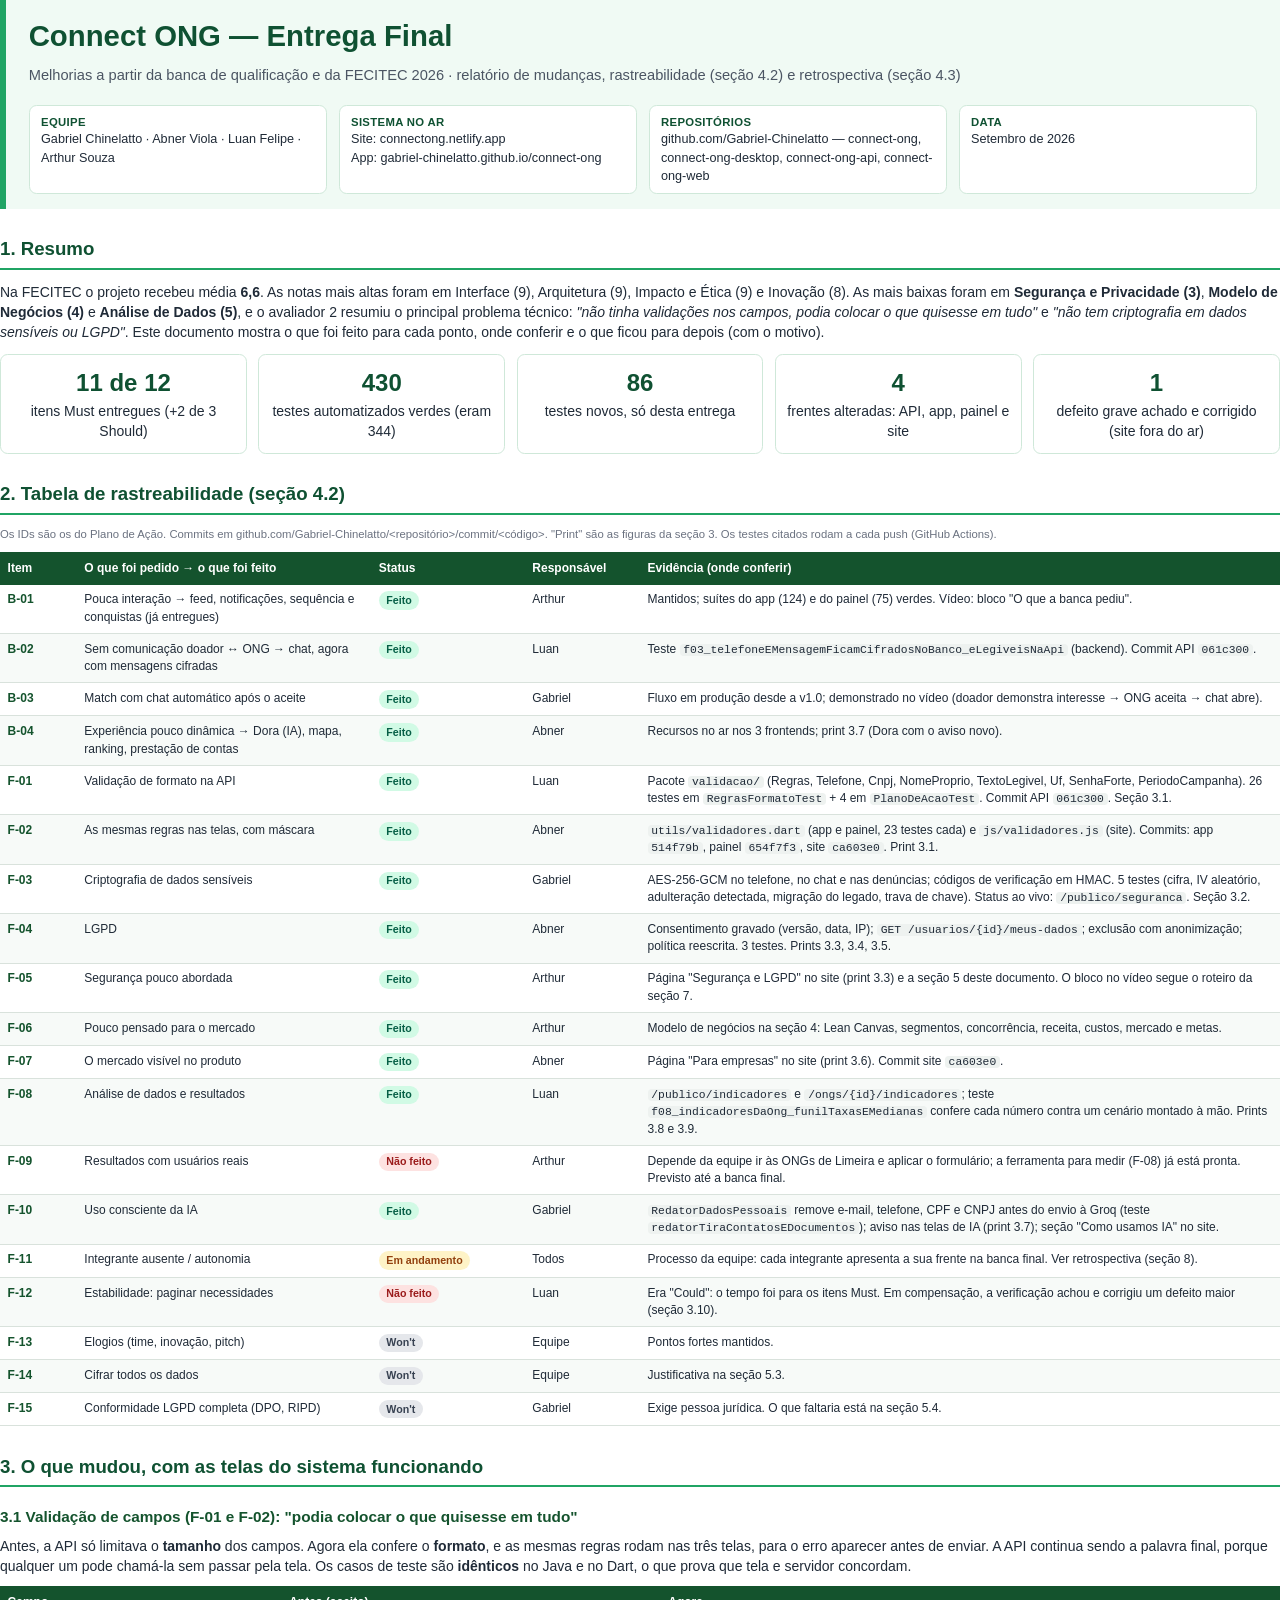
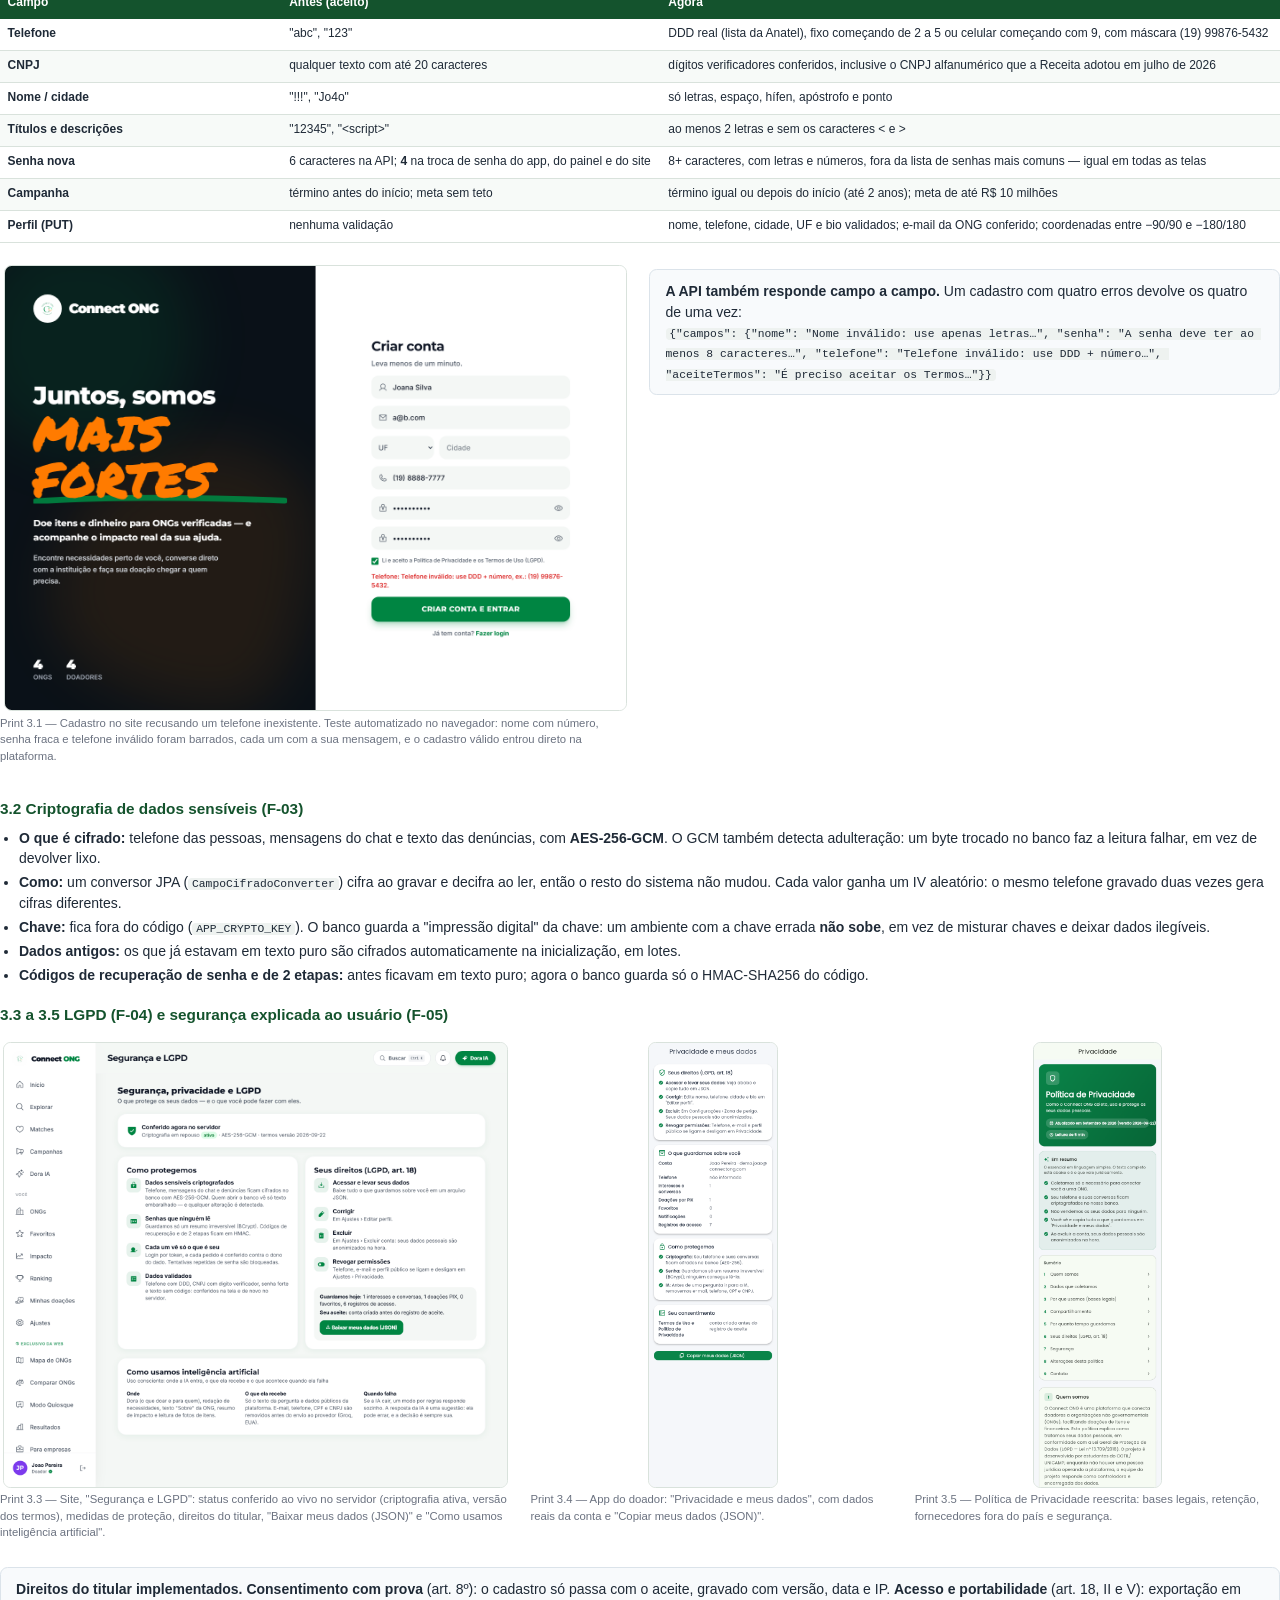
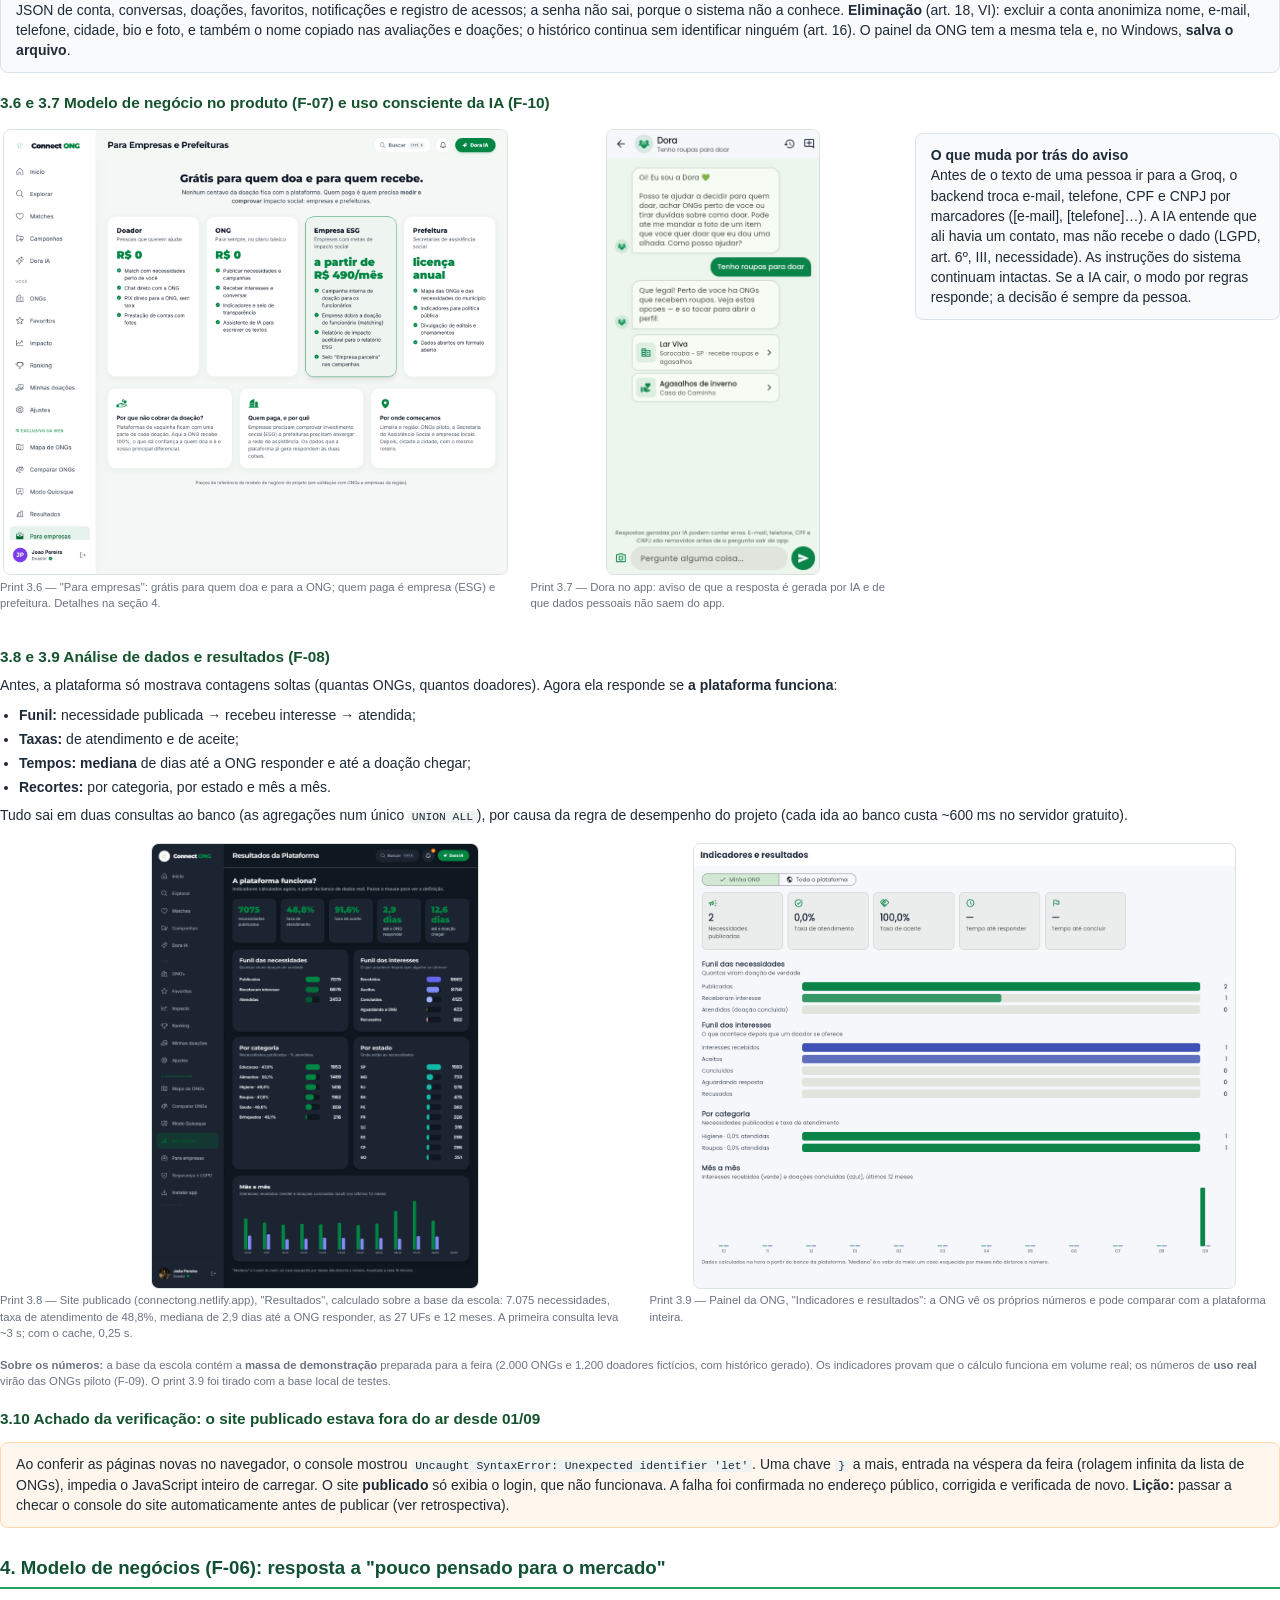
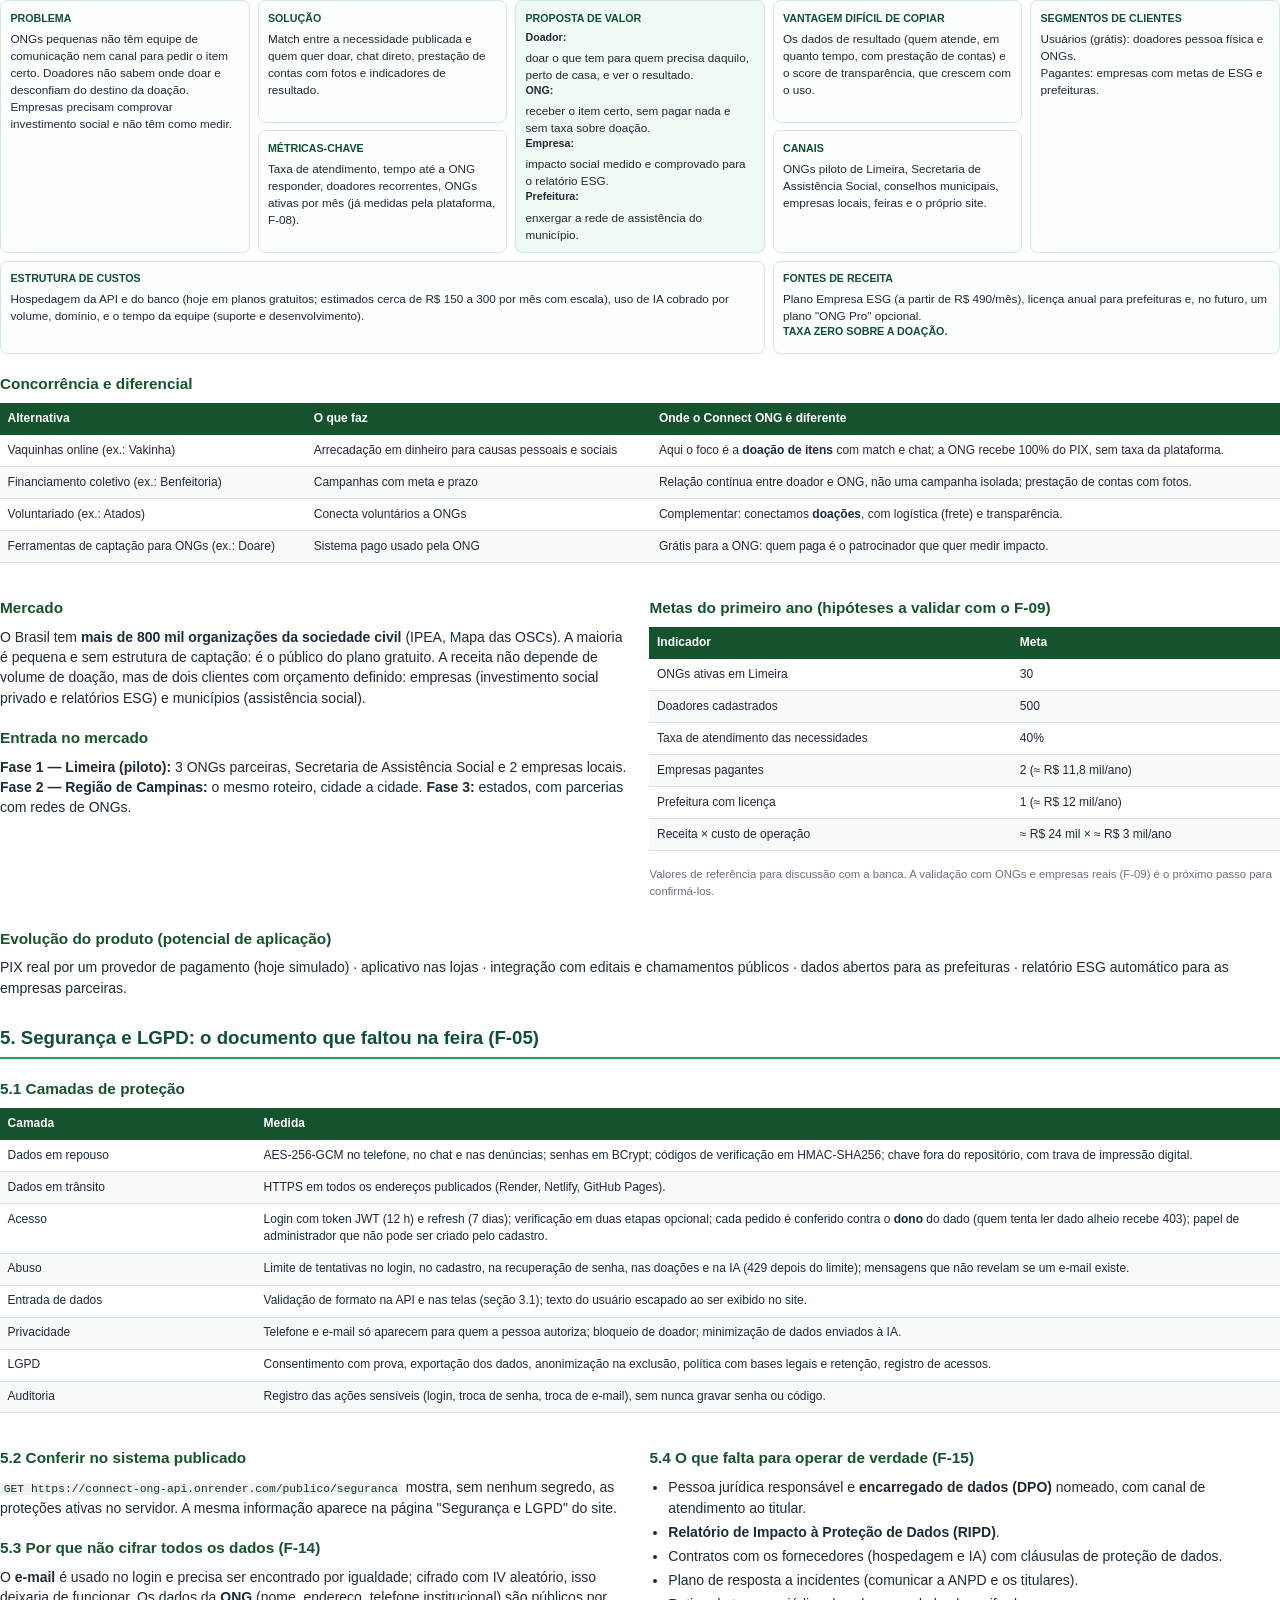
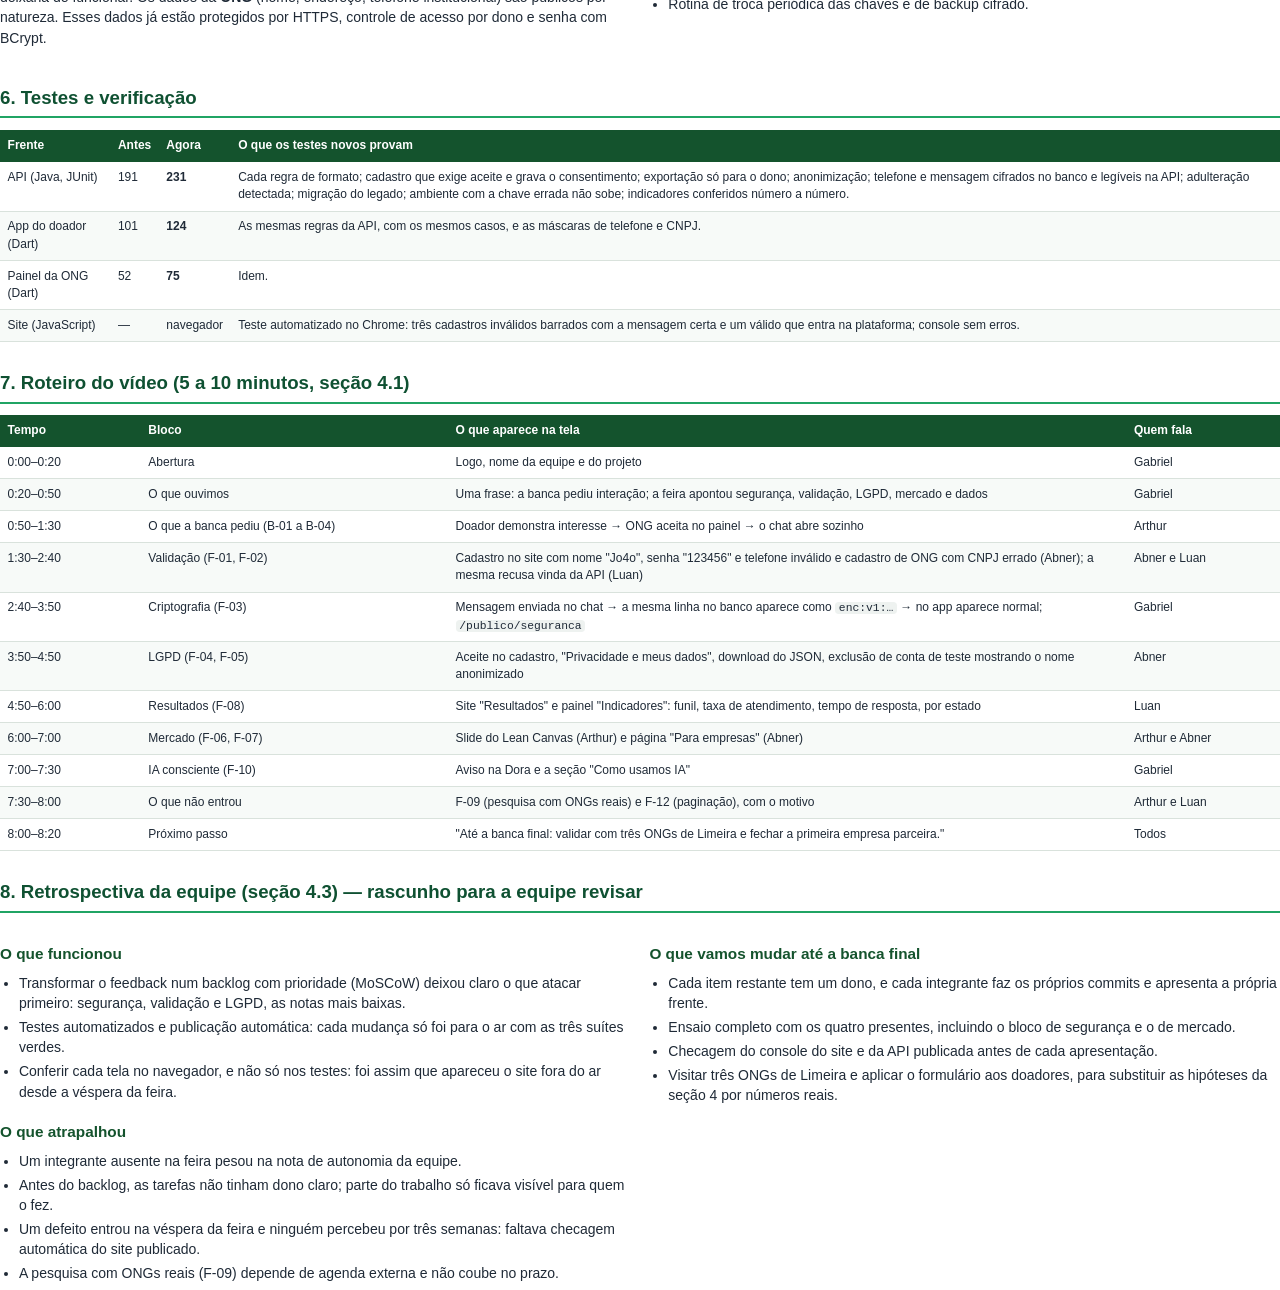
==== commit 00616244: "Entregas: funcoes divididas igualmente (4 itens por integrante) no Plano de Acao e na Entrega Final" ====
--- a/docs/entregas/entrega-final.html
+++ b/docs/entregas/entrega-final.html
@@ -47,27 +47,27 @@
 <h2>2. Tabela de rastreabilidade (seção 4.2)</h2>
 <p class="nota">Os IDs são os do Plano de Ação. Commits em github.com/Gabriel-Chinelatto/&lt;repositório&gt;/commit/&lt;código&gt;. "Print" são as figuras da seção 3. Os testes citados rodam a cada push (GitHub Actions).</p>
 <table>
-<thead><tr><th style="width:6%">Item</th><th style="width:24%">O que foi pedido → o que foi feito</th><th style="width:13%">Status</th><th style="width:57%">Evidência (onde conferir)</th></tr></thead>
-<tbody>
-<tr><td class="id">B-01</td><td>Pouca interação → feed, notificações, sequência e conquistas (já entregues)</td><td><span class="tag feito">Feito</span></td><td>Mantidos; suítes do app (124) e do painel (75) verdes. Vídeo: bloco "O que a banca pediu".</td></tr>
-<tr><td class="id">B-02</td><td>Sem comunicação doador ↔ ONG → chat, agora com mensagens cifradas</td><td><span class="tag feito">Feito</span></td><td>Teste <code>f03_telefoneEMensagemFicamCifradosNoBanco_eLegiveisNaApi</code> (backend). Commit API <code>061c300</code>.</td></tr>
-<tr><td class="id">B-03</td><td>Match com chat automático após o aceite</td><td><span class="tag feito">Feito</span></td><td>Fluxo em produção desde a v1.0; demonstrado no vídeo (doador demonstra interesse → ONG aceita → chat abre).</td></tr>
-<tr><td class="id">B-04</td><td>Experiência pouco dinâmica → Dora (IA), mapa, ranking, prestação de contas</td><td><span class="tag feito">Feito</span></td><td>Recursos no ar nos 3 frontends; print 3.7 (Dora com o aviso novo).</td></tr>
-<tr><td class="id">F-01</td><td>Validação de formato na API</td><td><span class="tag feito">Feito</span></td><td>Pacote <code>validacao/</code> (Regras, Telefone, Cnpj, NomeProprio, TextoLegivel, Uf, SenhaForte, PeriodoCampanha). 26 testes em <code>RegrasFormatoTest</code> + 4 em <code>PlanoDeAcaoTest</code>. Commit API <code>061c300</code>. Seção 3.1.</td></tr>
-<tr><td class="id">F-02</td><td>As mesmas regras nas telas, com máscara</td><td><span class="tag feito">Feito</span></td><td><code>utils/validadores.dart</code> (app e painel, 23 testes cada) e <code>js/validadores.js</code> (site). Commits: app <code>514f79b</code>, painel <code>654f7f3</code>, site <code>ca603e0</code>. Print 3.1.</td></tr>
-<tr><td class="id">F-03</td><td>Criptografia de dados sensíveis</td><td><span class="tag feito">Feito</span></td><td>AES-256-GCM no telefone, no chat e nas denúncias; códigos de verificação em HMAC. 5 testes (cifra, IV aleatório, adulteração detectada, migração do legado, trava de chave). Status ao vivo: <code>/publico/seguranca</code>. Seção 3.2.</td></tr>
-<tr><td class="id">F-04</td><td>LGPD</td><td><span class="tag feito">Feito</span></td><td>Consentimento gravado (versão, data, IP); <code>GET /usuarios/{id}/meus-dados</code>; exclusão com anonimização; política reescrita. 3 testes. Prints 3.3, 3.4, 3.5.</td></tr>
-<tr><td class="id">F-05</td><td>Segurança pouco abordada</td><td><span class="tag feito">Feito</span></td><td>Página "Segurança e LGPD" no site (print 3.3) e a seção 5 deste documento. O bloco no vídeo segue o roteiro da seção 7.</td></tr>
-<tr><td class="id">F-06</td><td>Pouco pensado para o mercado</td><td><span class="tag feito">Feito</span></td><td>Modelo de negócios na seção 4: Lean Canvas, segmentos, concorrência, receita, custos, mercado e metas.</td></tr>
-<tr><td class="id">F-07</td><td>O mercado visível no produto</td><td><span class="tag feito">Feito</span></td><td>Página "Para empresas" no site (print 3.6). Commit site <code>ca603e0</code>.</td></tr>
-<tr><td class="id">F-08</td><td>Análise de dados e resultados</td><td><span class="tag feito">Feito</span></td><td><code>/publico/indicadores</code> e <code>/ongs/{id}/indicadores</code>; teste <code>f08_indicadoresDaOng_funilTaxasEMedianas</code> confere cada número contra um cenário montado à mão. Prints 3.8 e 3.9.</td></tr>
-<tr><td class="id">F-09</td><td>Resultados com usuários reais</td><td><span class="tag nao">Não feito</span></td><td>Depende da equipe ir às ONGs de Limeira e aplicar o formulário; a ferramenta para medir (F-08) já está pronta. Previsto até a banca final.</td></tr>
-<tr><td class="id">F-10</td><td>Uso consciente da IA</td><td><span class="tag feito">Feito</span></td><td><code>RedatorDadosPessoais</code> remove e-mail, telefone, CPF e CNPJ antes do envio à Groq (teste <code>redatorTiraContatosEDocumentos</code>); aviso nas telas de IA (print 3.7); seção "Como usamos IA" no site.</td></tr>
-<tr><td class="id">F-11</td><td>Integrante ausente / autonomia</td><td><span class="tag parcial">Em andamento</span></td><td>Processo da equipe: cada integrante apresenta a sua frente na banca final. Ver retrospectiva (seção 8).</td></tr>
-<tr><td class="id">F-12</td><td>Estabilidade: paginar necessidades</td><td><span class="tag nao">Não feito</span></td><td>Era "Could": o tempo foi para os itens Must. Em compensação, a verificação achou e corrigiu um defeito maior (seção 3.10).</td></tr>
-<tr><td class="id">F-13</td><td>Elogios (time, inovação, pitch)</td><td><span class="tag wont">Won't</span></td><td>Pontos fortes mantidos.</td></tr>
-<tr><td class="id">F-14</td><td>Cifrar todos os dados</td><td><span class="tag wont">Won't</span></td><td>Justificativa na seção 5.3.</td></tr>
-<tr><td class="id">F-15</td><td>Conformidade LGPD completa (DPO, RIPD)</td><td><span class="tag wont">Won't</span></td><td>Exige pessoa jurídica. O que faltaria está na seção 5.4.</td></tr>
+<thead><tr><th style="width:6%">Item</th><th style="width:23%">O que foi pedido → o que foi feito</th><th style="width:12%">Status</th><th style="width:9%">Responsável</th><th style="width:50%">Evidência (onde conferir)</th></tr></thead>
+<tbody>
+<tr><td class="id">B-01</td><td>Pouca interação → feed, notificações, sequência e conquistas (já entregues)</td><td><span class="tag feito">Feito</span></td><td>Arthur</td><td>Mantidos; suítes do app (124) e do painel (75) verdes. Vídeo: bloco "O que a banca pediu".</td></tr>
+<tr><td class="id">B-02</td><td>Sem comunicação doador ↔ ONG → chat, agora com mensagens cifradas</td><td><span class="tag feito">Feito</span></td><td>Luan</td><td>Teste <code>f03_telefoneEMensagemFicamCifradosNoBanco_eLegiveisNaApi</code> (backend). Commit API <code>061c300</code>.</td></tr>
+<tr><td class="id">B-03</td><td>Match com chat automático após o aceite</td><td><span class="tag feito">Feito</span></td><td>Gabriel</td><td>Fluxo em produção desde a v1.0; demonstrado no vídeo (doador demonstra interesse → ONG aceita → chat abre).</td></tr>
+<tr><td class="id">B-04</td><td>Experiência pouco dinâmica → Dora (IA), mapa, ranking, prestação de contas</td><td><span class="tag feito">Feito</span></td><td>Abner</td><td>Recursos no ar nos 3 frontends; print 3.7 (Dora com o aviso novo).</td></tr>
+<tr><td class="id">F-01</td><td>Validação de formato na API</td><td><span class="tag feito">Feito</span></td><td>Luan</td><td>Pacote <code>validacao/</code> (Regras, Telefone, Cnpj, NomeProprio, TextoLegivel, Uf, SenhaForte, PeriodoCampanha). 26 testes em <code>RegrasFormatoTest</code> + 4 em <code>PlanoDeAcaoTest</code>. Commit API <code>061c300</code>. Seção 3.1.</td></tr>
+<tr><td class="id">F-02</td><td>As mesmas regras nas telas, com máscara</td><td><span class="tag feito">Feito</span></td><td>Abner</td><td><code>utils/validadores.dart</code> (app e painel, 23 testes cada) e <code>js/validadores.js</code> (site). Commits: app <code>514f79b</code>, painel <code>654f7f3</code>, site <code>ca603e0</code>. Print 3.1.</td></tr>
+<tr><td class="id">F-03</td><td>Criptografia de dados sensíveis</td><td><span class="tag feito">Feito</span></td><td>Gabriel</td><td>AES-256-GCM no telefone, no chat e nas denúncias; códigos de verificação em HMAC. 5 testes (cifra, IV aleatório, adulteração detectada, migração do legado, trava de chave). Status ao vivo: <code>/publico/seguranca</code>. Seção 3.2.</td></tr>
+<tr><td class="id">F-04</td><td>LGPD</td><td><span class="tag feito">Feito</span></td><td>Abner</td><td>Consentimento gravado (versão, data, IP); <code>GET /usuarios/{id}/meus-dados</code>; exclusão com anonimização; política reescrita. 3 testes. Prints 3.3, 3.4, 3.5.</td></tr>
+<tr><td class="id">F-05</td><td>Segurança pouco abordada</td><td><span class="tag feito">Feito</span></td><td>Arthur</td><td>Página "Segurança e LGPD" no site (print 3.3) e a seção 5 deste documento. O bloco no vídeo segue o roteiro da seção 7.</td></tr>
+<tr><td class="id">F-06</td><td>Pouco pensado para o mercado</td><td><span class="tag feito">Feito</span></td><td>Arthur</td><td>Modelo de negócios na seção 4: Lean Canvas, segmentos, concorrência, receita, custos, mercado e metas.</td></tr>
+<tr><td class="id">F-07</td><td>O mercado visível no produto</td><td><span class="tag feito">Feito</span></td><td>Abner</td><td>Página "Para empresas" no site (print 3.6). Commit site <code>ca603e0</code>.</td></tr>
+<tr><td class="id">F-08</td><td>Análise de dados e resultados</td><td><span class="tag feito">Feito</span></td><td>Luan</td><td><code>/publico/indicadores</code> e <code>/ongs/{id}/indicadores</code>; teste <code>f08_indicadoresDaOng_funilTaxasEMedianas</code> confere cada número contra um cenário montado à mão. Prints 3.8 e 3.9.</td></tr>
+<tr><td class="id">F-09</td><td>Resultados com usuários reais</td><td><span class="tag nao">Não feito</span></td><td>Arthur</td><td>Depende da equipe ir às ONGs de Limeira e aplicar o formulário; a ferramenta para medir (F-08) já está pronta. Previsto até a banca final.</td></tr>
+<tr><td class="id">F-10</td><td>Uso consciente da IA</td><td><span class="tag feito">Feito</span></td><td>Gabriel</td><td><code>RedatorDadosPessoais</code> remove e-mail, telefone, CPF e CNPJ antes do envio à Groq (teste <code>redatorTiraContatosEDocumentos</code>); aviso nas telas de IA (print 3.7); seção "Como usamos IA" no site.</td></tr>
+<tr><td class="id">F-11</td><td>Integrante ausente / autonomia</td><td><span class="tag parcial">Em andamento</span></td><td>Todos</td><td>Processo da equipe: cada integrante apresenta a sua frente na banca final. Ver retrospectiva (seção 8).</td></tr>
+<tr><td class="id">F-12</td><td>Estabilidade: paginar necessidades</td><td><span class="tag nao">Não feito</span></td><td>Luan</td><td>Era "Could": o tempo foi para os itens Must. Em compensação, a verificação achou e corrigiu um defeito maior (seção 3.10).</td></tr>
+<tr><td class="id">F-13</td><td>Elogios (time, inovação, pitch)</td><td><span class="tag wont">Won't</span></td><td>Equipe</td><td>Pontos fortes mantidos.</td></tr>
+<tr><td class="id">F-14</td><td>Cifrar todos os dados</td><td><span class="tag wont">Won't</span></td><td>Equipe</td><td>Justificativa na seção 5.3.</td></tr>
+<tr><td class="id">F-15</td><td>Conformidade LGPD completa (DPO, RIPD)</td><td><span class="tag wont">Won't</span></td><td>Gabriel</td><td>Exige pessoa jurídica. O que faltaria está na seção 5.4.</td></tr>
 </tbody></table>
 
 <h2>3. O que mudou, com as telas do sistema funcionando</h2>
@@ -233,14 +233,14 @@
 <tbody>
 <tr><td>0:00–0:20</td><td>Abertura</td><td>Logo, nome da equipe e do projeto</td><td>Gabriel</td></tr>
 <tr><td>0:20–0:50</td><td>O que ouvimos</td><td>Uma frase: a banca pediu interação; a feira apontou segurança, validação, LGPD, mercado e dados</td><td>Gabriel</td></tr>
-<tr><td>0:50–1:30</td><td>O que a banca pediu (B-01 a B-04)</td><td>Doador demonstra interesse → ONG aceita no painel → o chat abre sozinho</td><td>Abner</td></tr>
-<tr><td>1:30–2:40</td><td>Validação (F-01, F-02)</td><td>Cadastro no site com nome "Jo4o", senha "123456" e telefone inválido; cadastro de ONG com CNPJ errado; a mesma recusa vinda da API</td><td>Luan</td></tr>
+<tr><td>0:50–1:30</td><td>O que a banca pediu (B-01 a B-04)</td><td>Doador demonstra interesse → ONG aceita no painel → o chat abre sozinho</td><td>Arthur</td></tr>
+<tr><td>1:30–2:40</td><td>Validação (F-01, F-02)</td><td>Cadastro no site com nome "Jo4o", senha "123456" e telefone inválido e cadastro de ONG com CNPJ errado (Abner); a mesma recusa vinda da API (Luan)</td><td>Abner e Luan</td></tr>
 <tr><td>2:40–3:50</td><td>Criptografia (F-03)</td><td>Mensagem enviada no chat → a mesma linha no banco aparece como <code>enc:v1:…</code> → no app aparece normal; <code>/publico/seguranca</code></td><td>Gabriel</td></tr>
-<tr><td>3:50–4:50</td><td>LGPD (F-04, F-05)</td><td>Aceite no cadastro, "Privacidade e meus dados", download do JSON, exclusão de conta de teste mostrando o nome anonimizado</td><td>Arthur</td></tr>
+<tr><td>3:50–4:50</td><td>LGPD (F-04, F-05)</td><td>Aceite no cadastro, "Privacidade e meus dados", download do JSON, exclusão de conta de teste mostrando o nome anonimizado</td><td>Abner</td></tr>
 <tr><td>4:50–6:00</td><td>Resultados (F-08)</td><td>Site "Resultados" e painel "Indicadores": funil, taxa de atendimento, tempo de resposta, por estado</td><td>Luan</td></tr>
-<tr><td>6:00–7:00</td><td>Mercado (F-06, F-07)</td><td>Página "Para empresas" + slide do Lean Canvas</td><td>Arthur</td></tr>
-<tr><td>7:00–7:30</td><td>IA consciente (F-10)</td><td>Aviso na Dora e a seção "Como usamos IA"</td><td>Abner</td></tr>
-<tr><td>7:30–8:00</td><td>O que não entrou</td><td>F-09 (pesquisa com ONGs reais) e F-12 (paginação), com o motivo</td><td>Gabriel</td></tr>
+<tr><td>6:00–7:00</td><td>Mercado (F-06, F-07)</td><td>Slide do Lean Canvas (Arthur) e página "Para empresas" (Abner)</td><td>Arthur e Abner</td></tr>
+<tr><td>7:00–7:30</td><td>IA consciente (F-10)</td><td>Aviso na Dora e a seção "Como usamos IA"</td><td>Gabriel</td></tr>
+<tr><td>7:30–8:00</td><td>O que não entrou</td><td>F-09 (pesquisa com ONGs reais) e F-12 (paginação), com o motivo</td><td>Arthur e Luan</td></tr>
 <tr><td>8:00–8:20</td><td>Próximo passo</td><td>"Até a banca final: validar com três ONGs de Limeira e fechar a primeira empresa parceira."</td><td>Todos</td></tr>
 </tbody></table>
 
@@ -256,7 +256,7 @@
 <h3>O que atrapalhou</h3>
 <ul>
 <li>Um integrante ausente na feira pesou na nota de autonomia da equipe.</li>
-<li>O trabalho ficou concentrado em poucas pessoas, e o histórico do GitHub mostra isso.</li>
+<li>Antes do backlog, as tarefas não tinham dono claro; parte do trabalho só ficava visível para quem o fez.</li>
 <li>Um defeito entrou na véspera da feira e ninguém percebeu por três semanas: faltava checagem automática do site publicado.</li>
 <li>A pesquisa com ONGs reais (F-09) depende de agenda externa e não coube no prazo.</li>
 </ul>
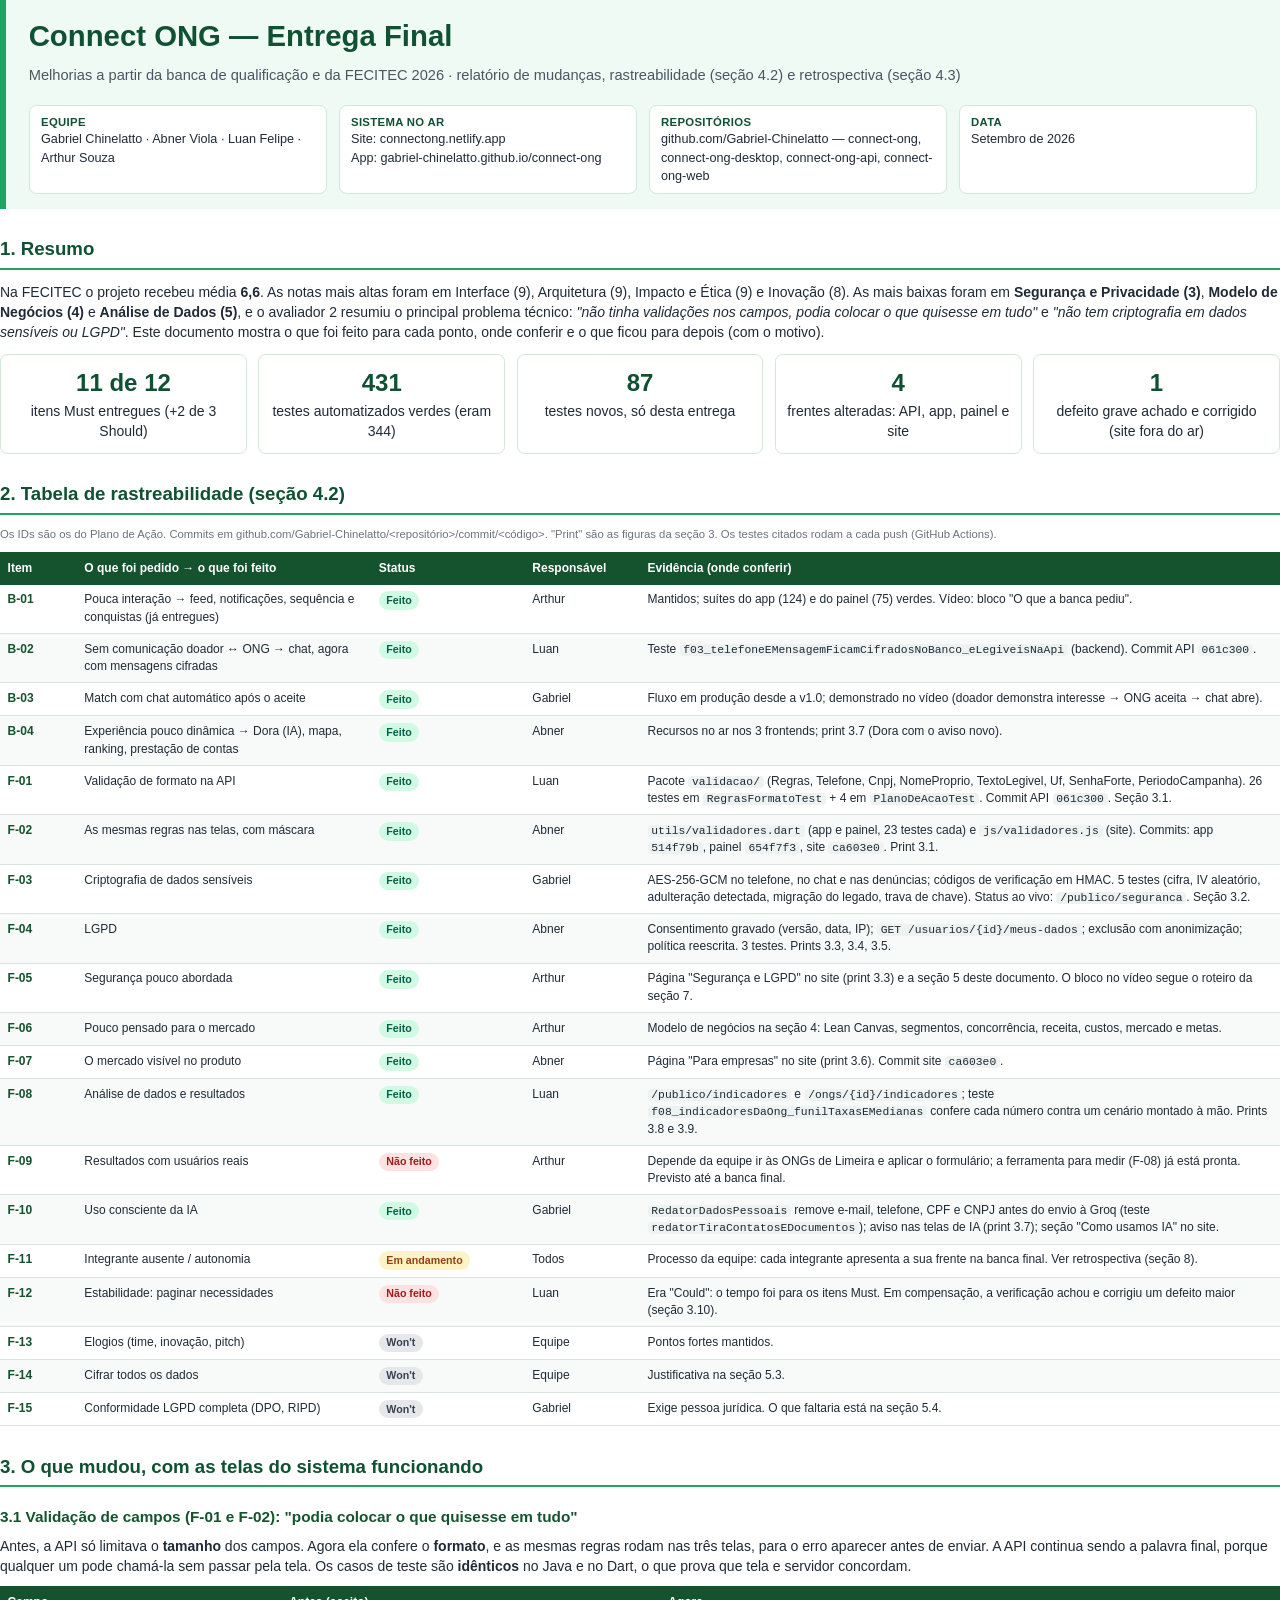
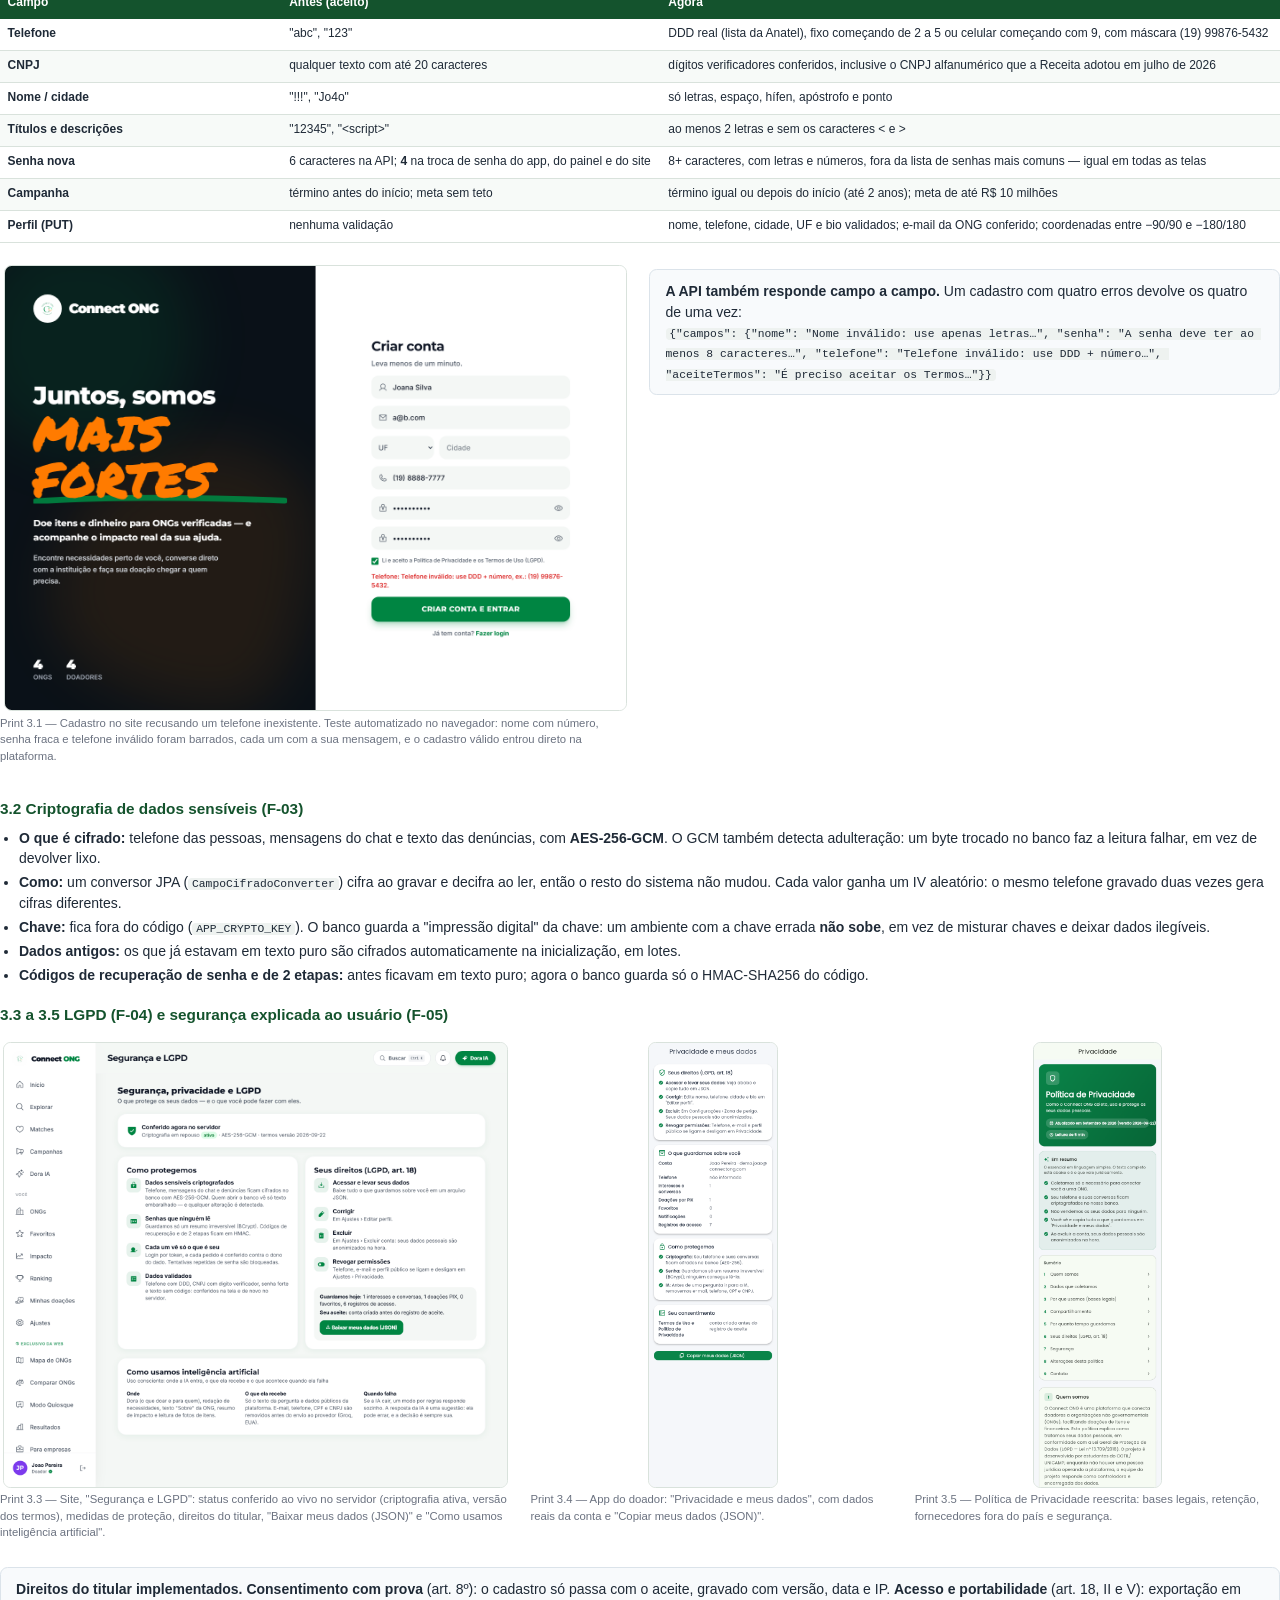
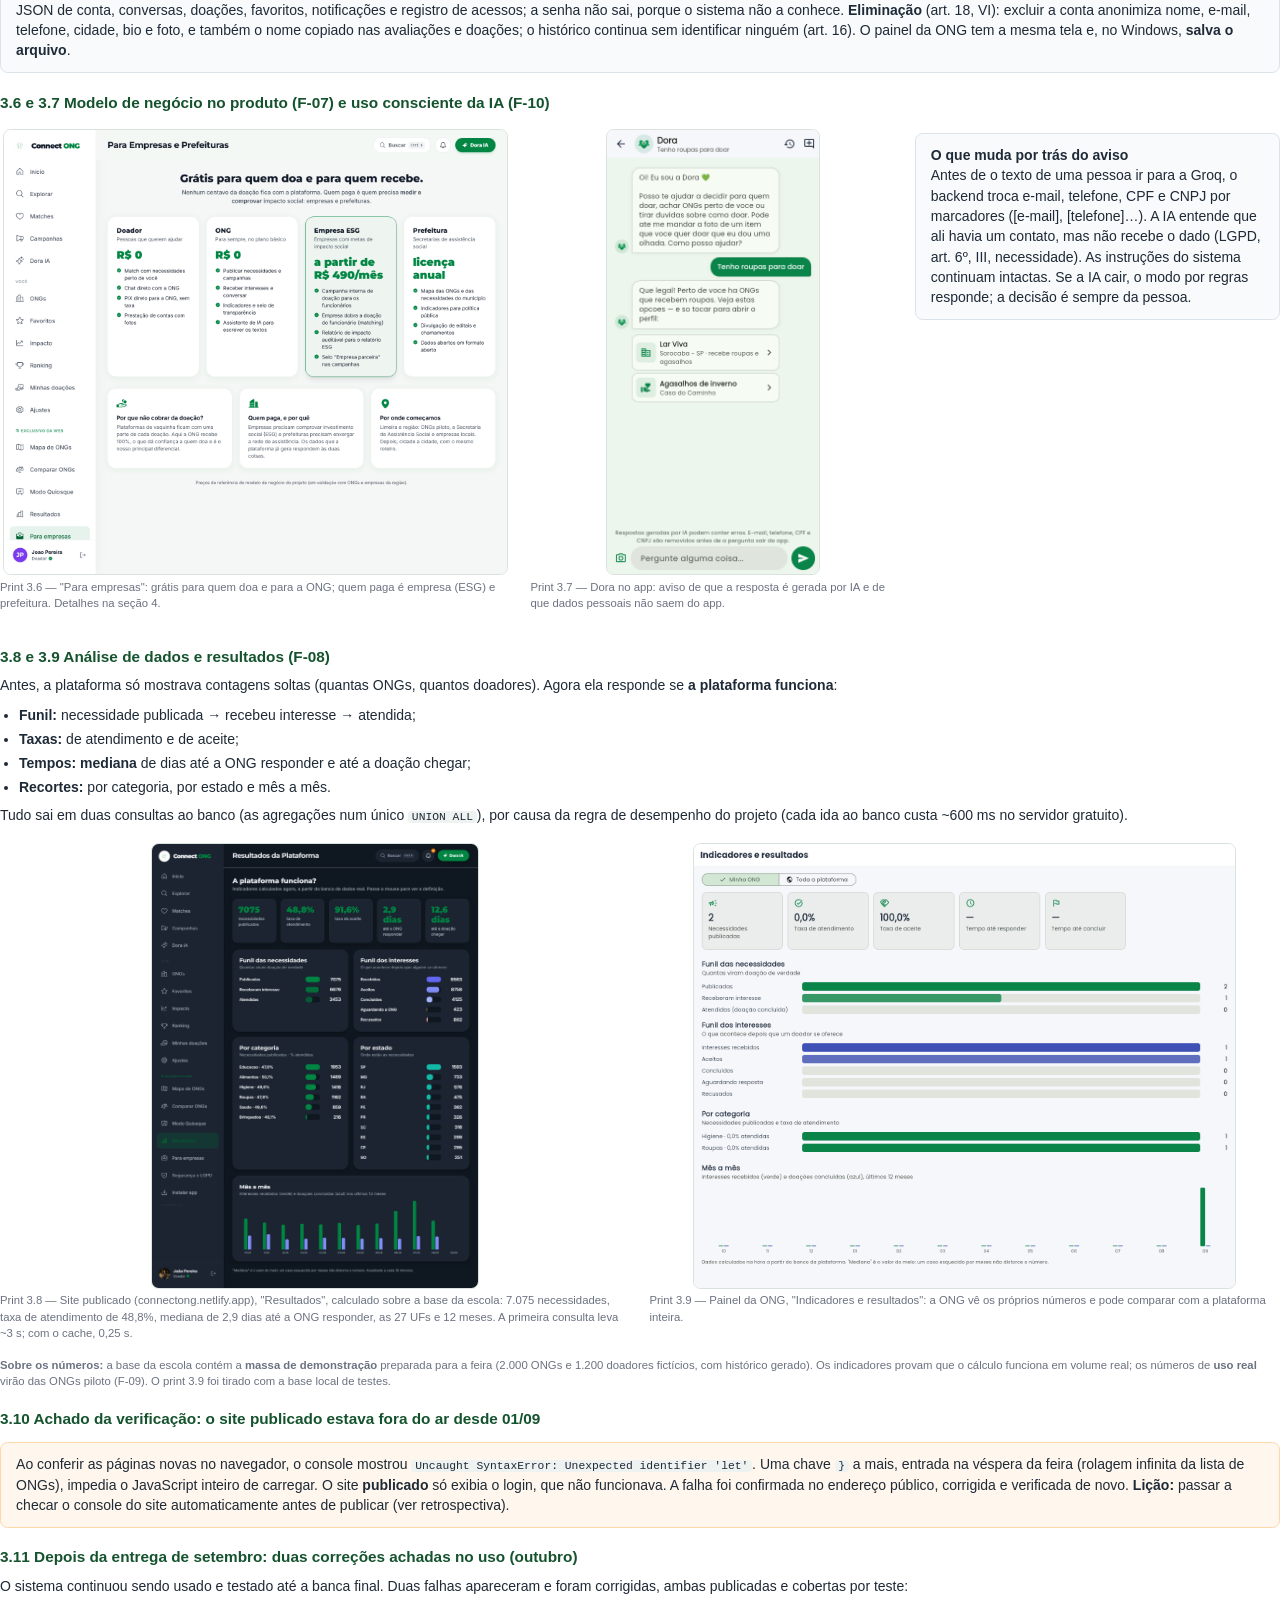
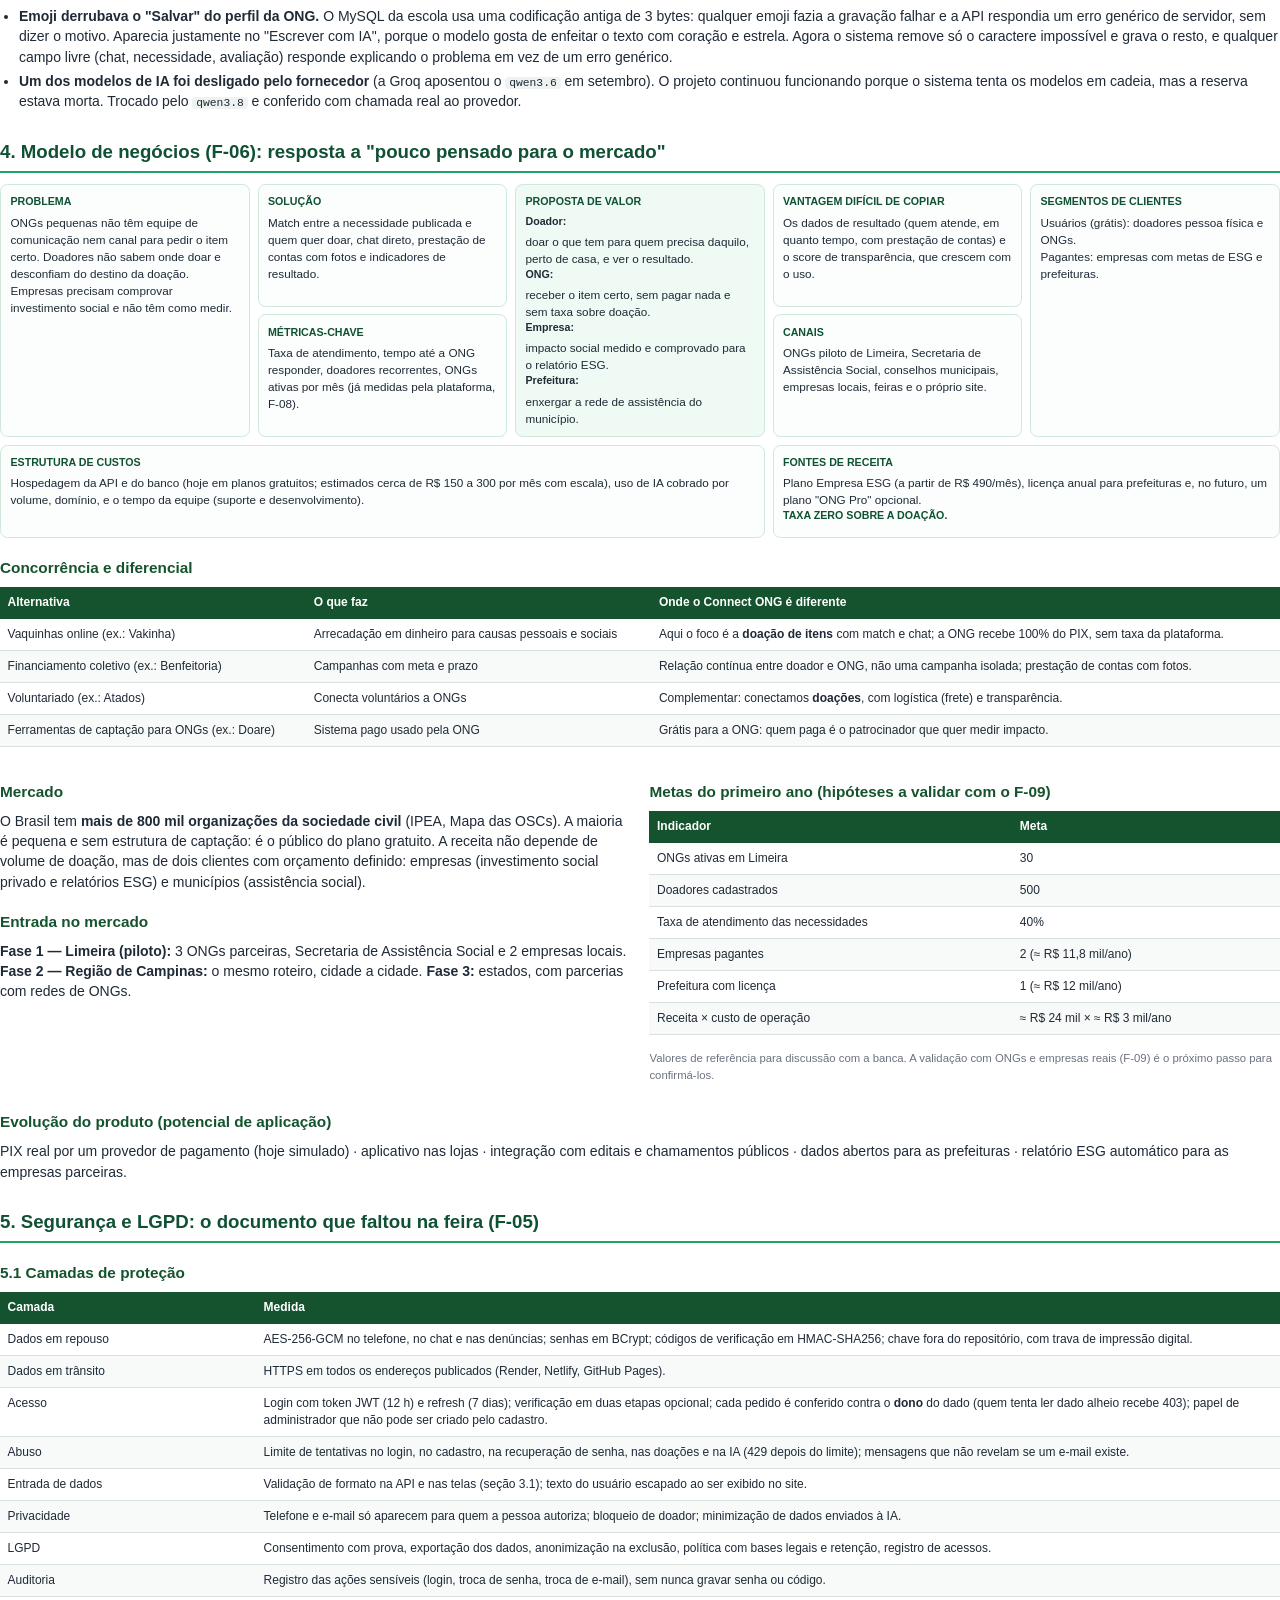
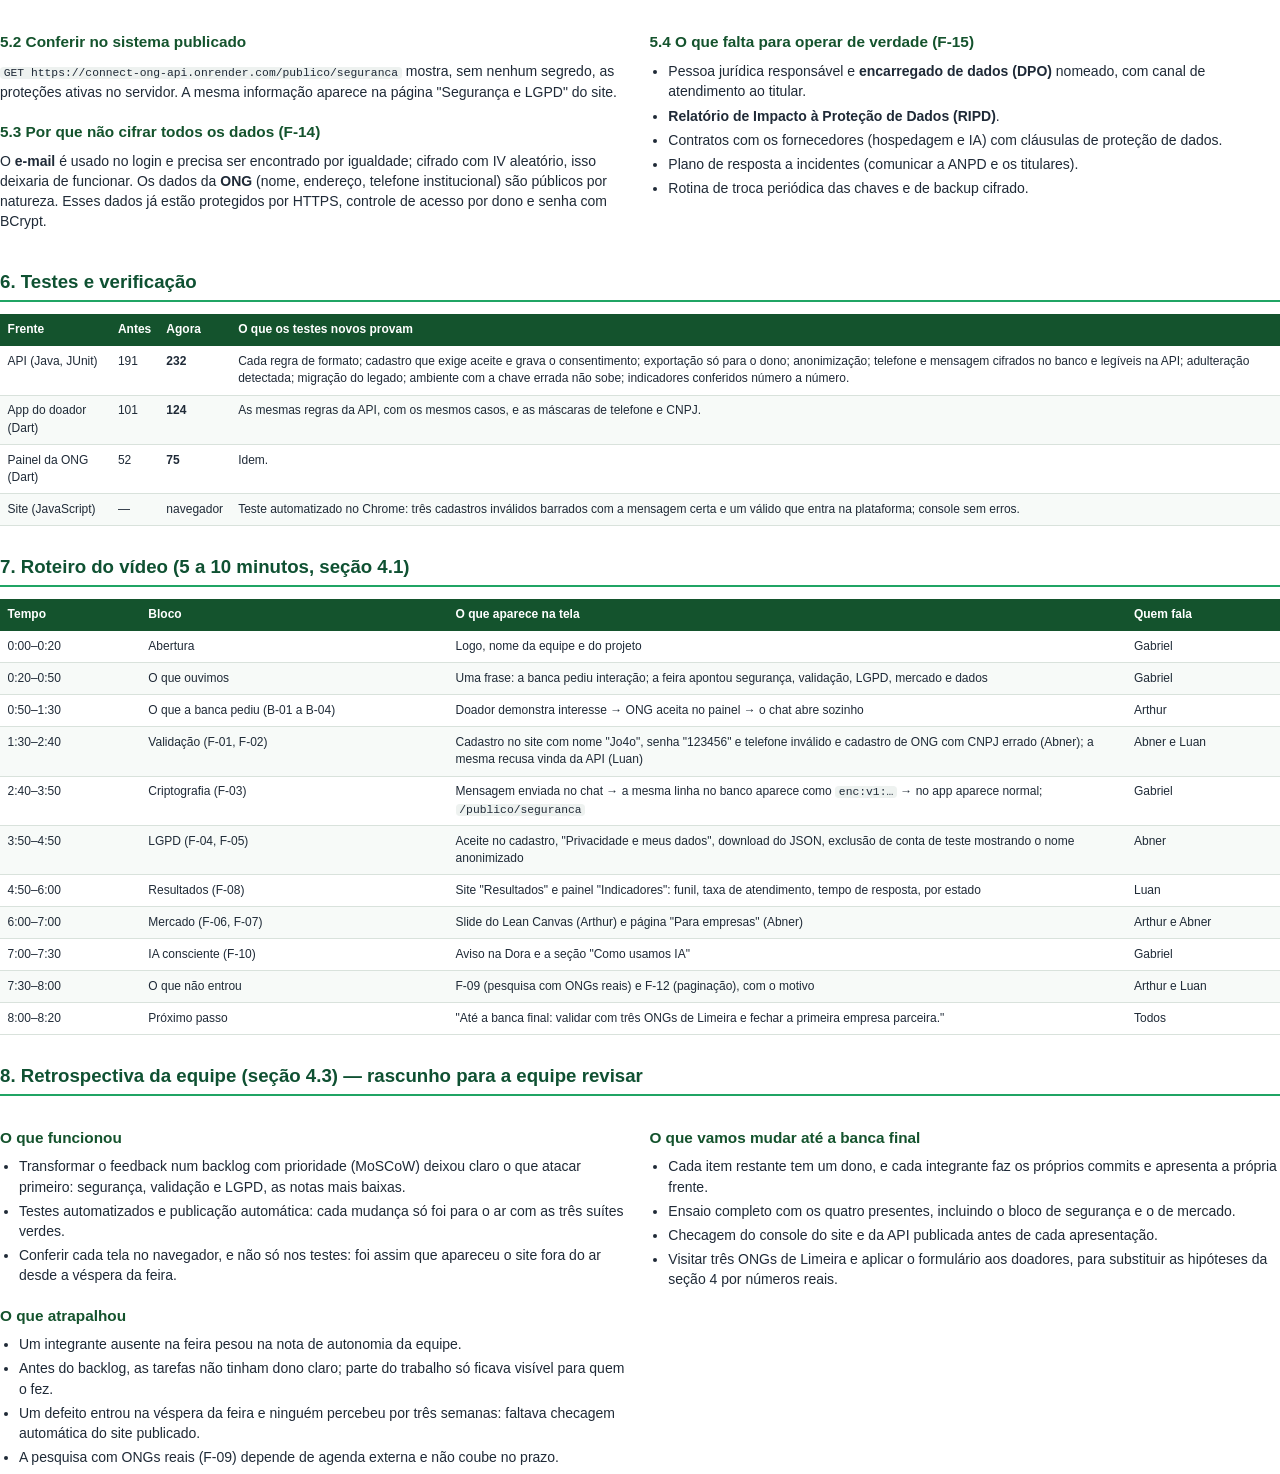
==== commit a7b95d61: "Entrega final: numeros conferidos (431 testes) e as duas correcoes de outubro na rastreabilidade Con" ====
--- a/docs/entregas/entrega-final.html
+++ b/docs/entregas/entrega-final.html
@@ -38,8 +38,8 @@
 <p>Na FECITEC o projeto recebeu média <b>6,6</b>. As notas mais altas foram em Interface (9), Arquitetura (9), Impacto e Ética (9) e Inovação (8). As mais baixas foram em <b>Segurança e Privacidade (3)</b>, <b>Modelo de Negócios (4)</b> e <b>Análise de Dados (5)</b>, e o avaliador 2 resumiu o principal problema técnico: <i>"não tinha validações nos campos, podia colocar o que quisesse em tudo"</i> e <i>"não tem criptografia em dados sensíveis ou LGPD"</i>. Este documento mostra o que foi feito para cada ponto, onde conferir e o que ficou para depois (com o motivo).</p>
 <div class="numeros">
   <div><b>11 de 12</b>itens Must entregues (+2 de 3 Should)</div>
-  <div><b>430</b>testes automatizados verdes (eram 344)</div>
-  <div><b>86</b>testes novos, só desta entrega</div>
+  <div><b>431</b>testes automatizados verdes (eram 344)</div>
+  <div><b>87</b>testes novos, só desta entrega</div>
   <div><b>4</b>frentes alteradas: API, app, painel e site</div>
   <div><b>1</b>defeito grave achado e corrigido (site fora do ar)</div>
 </div>
@@ -136,6 +136,13 @@
 <h3>3.10 Achado da verificação: o site publicado estava fora do ar desde 01/09</h3>
 <div class="alerta">Ao conferir as páginas novas no navegador, o console mostrou <code>Uncaught SyntaxError: Unexpected identifier 'let'</code>. Uma chave <code>}</code> a mais, entrada na véspera da feira (rolagem infinita da lista de ONGs), impedia o JavaScript inteiro de carregar. O site <b>publicado</b> só exibia o login, que não funcionava. A falha foi confirmada no endereço público, corrigida e verificada de novo. <b>Lição:</b> passar a checar o console do site automaticamente antes de publicar (ver retrospectiva).</div>
 
+<h3>3.11 Depois da entrega de setembro: duas correções achadas no uso (outubro)</h3>
+<p>O sistema continuou sendo usado e testado até a banca final. Duas falhas apareceram e foram corrigidas, ambas publicadas e cobertas por teste:</p>
+<ul>
+<li><b>Emoji derrubava o "Salvar" do perfil da ONG.</b> O MySQL da escola usa uma codificação antiga de 3 bytes: qualquer emoji fazia a gravação falhar e a API respondia um erro genérico de servidor, sem dizer o motivo. Aparecia justamente no "Escrever com IA", porque o modelo gosta de enfeitar o texto com coração e estrela. Agora o sistema remove só o caractere impossível e grava o resto, e qualquer campo livre (chat, necessidade, avaliação) responde explicando o problema em vez de um erro genérico.</li>
+<li><b>Um dos modelos de IA foi desligado pelo fornecedor</b> (a Groq aposentou o <code>qwen3.6</code> em setembro). O projeto continuou funcionando porque o sistema tenta os modelos em cadeia, mas a reserva estava morta. Trocado pelo <code>qwen3.8</code> e conferido com chamada real ao provedor.</li>
+</ul>
+
 <h2 class="quebra">4. Modelo de negócios (F-06): resposta a "pouco pensado para o mercado"</h2>
 <div class="canvas">
   <div class="c-prob"><b>Problema</b>ONGs pequenas não têm equipe de comunicação nem canal para pedir o item certo. Doadores não sabem onde doar e desconfiam do destino da doação. Empresas precisam comprovar investimento social e não têm como medir.</div>
@@ -221,7 +228,7 @@
 <table>
 <thead><tr><th>Frente</th><th>Antes</th><th>Agora</th><th>O que os testes novos provam</th></tr></thead>
 <tbody>
-<tr><td>API (Java, JUnit)</td><td>191</td><td><b>231</b></td><td>Cada regra de formato; cadastro que exige aceite e grava o consentimento; exportação só para o dono; anonimização; telefone e mensagem cifrados no banco e legíveis na API; adulteração detectada; migração do legado; ambiente com a chave errada não sobe; indicadores conferidos número a número.</td></tr>
+<tr><td>API (Java, JUnit)</td><td>191</td><td><b>232</b></td><td>Cada regra de formato; cadastro que exige aceite e grava o consentimento; exportação só para o dono; anonimização; telefone e mensagem cifrados no banco e legíveis na API; adulteração detectada; migração do legado; ambiente com a chave errada não sobe; indicadores conferidos número a número.</td></tr>
 <tr><td>App do doador (Dart)</td><td>101</td><td><b>124</b></td><td>As mesmas regras da API, com os mesmos casos, e as máscaras de telefone e CNPJ.</td></tr>
 <tr><td>Painel da ONG (Dart)</td><td>52</td><td><b>75</b></td><td>Idem.</td></tr>
 <tr><td>Site (JavaScript)</td><td>—</td><td>navegador</td><td>Teste automatizado no Chrome: três cadastros inválidos barrados com a mensagem certa e um válido que entra na plataforma; console sem erros.</td></tr>
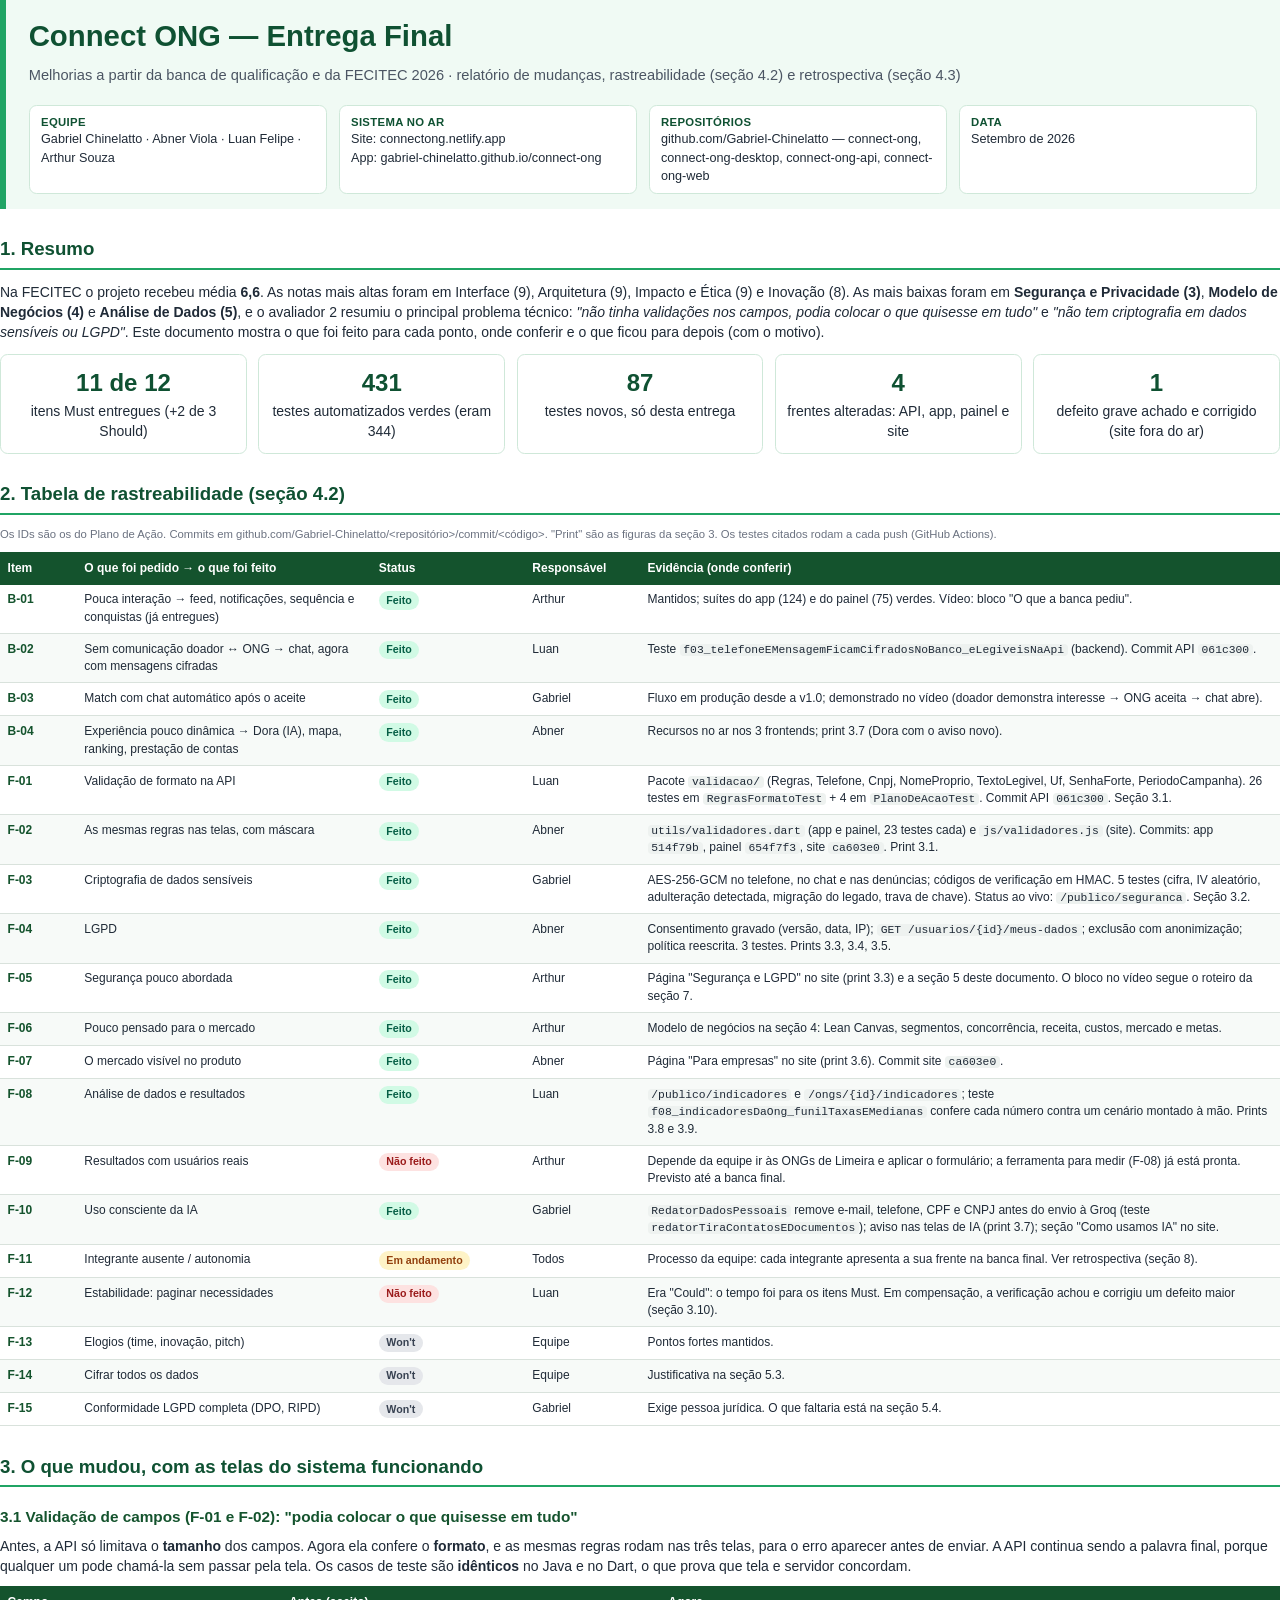
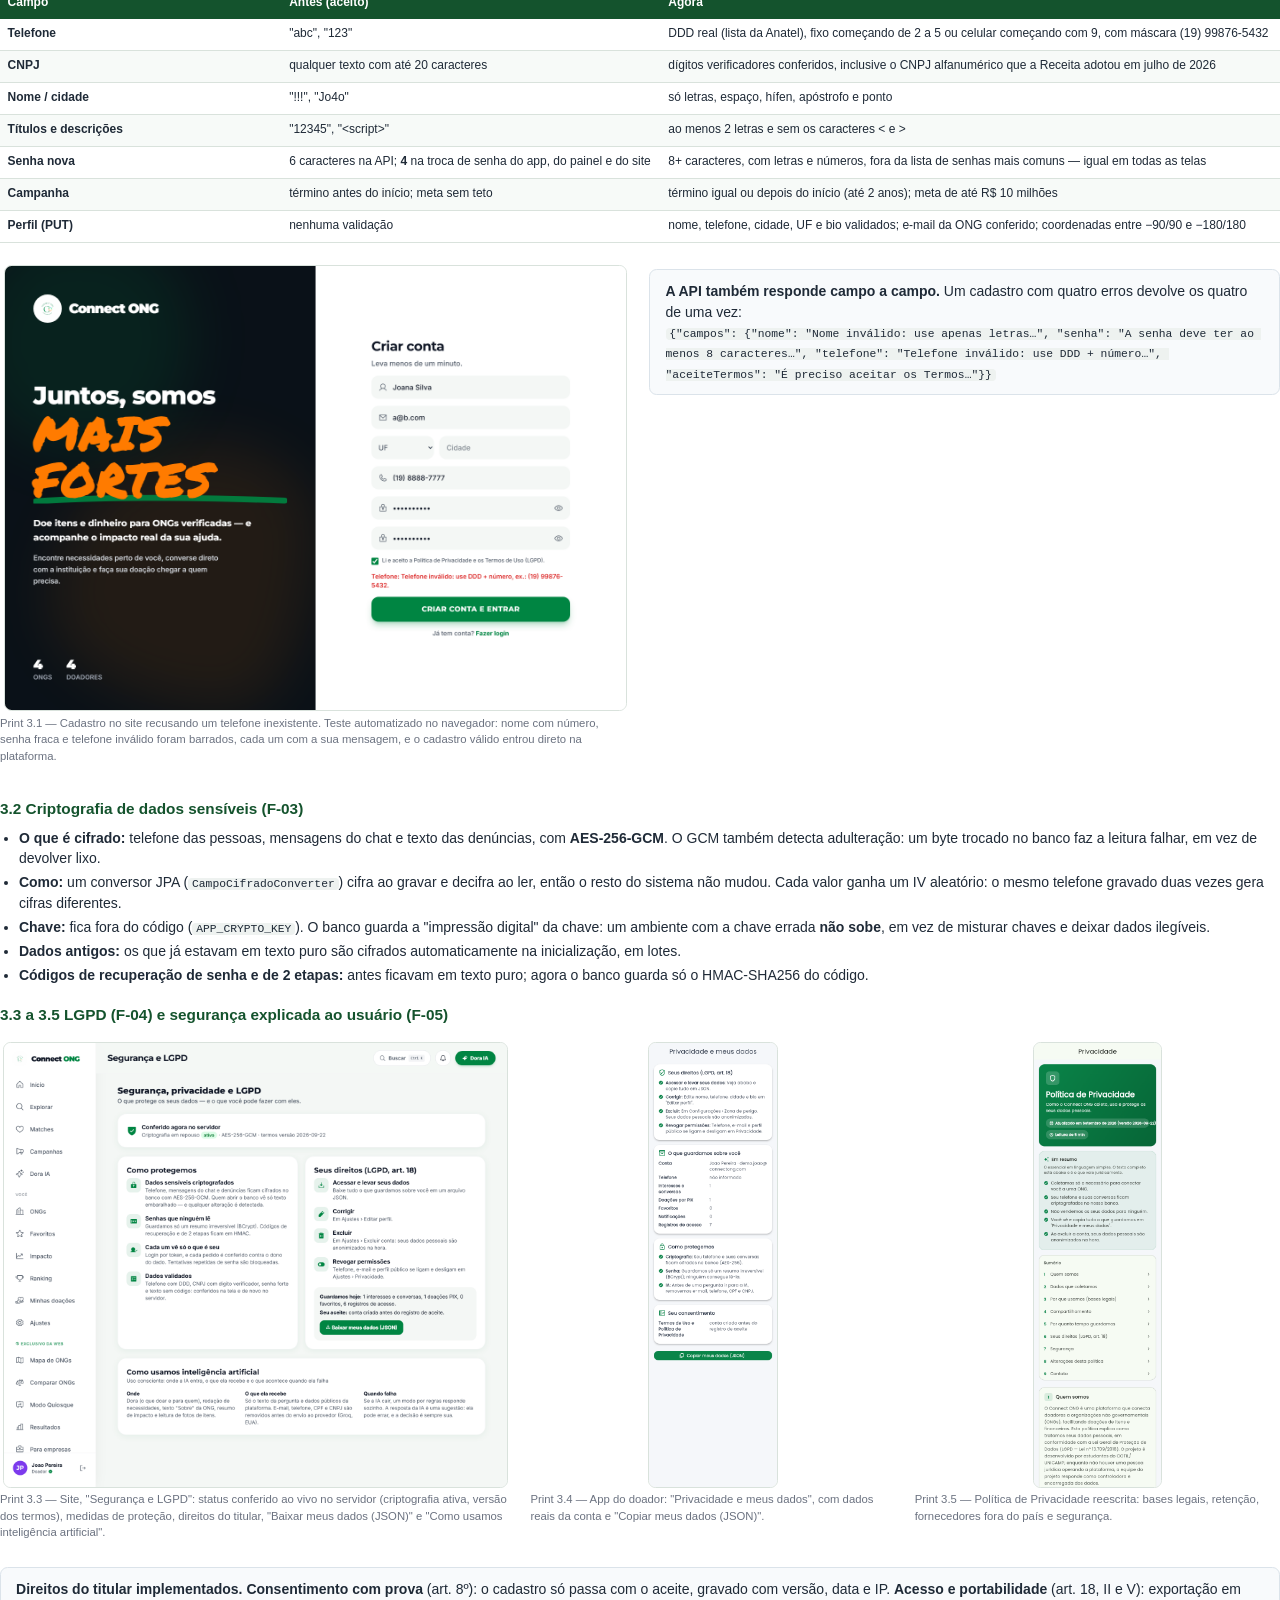
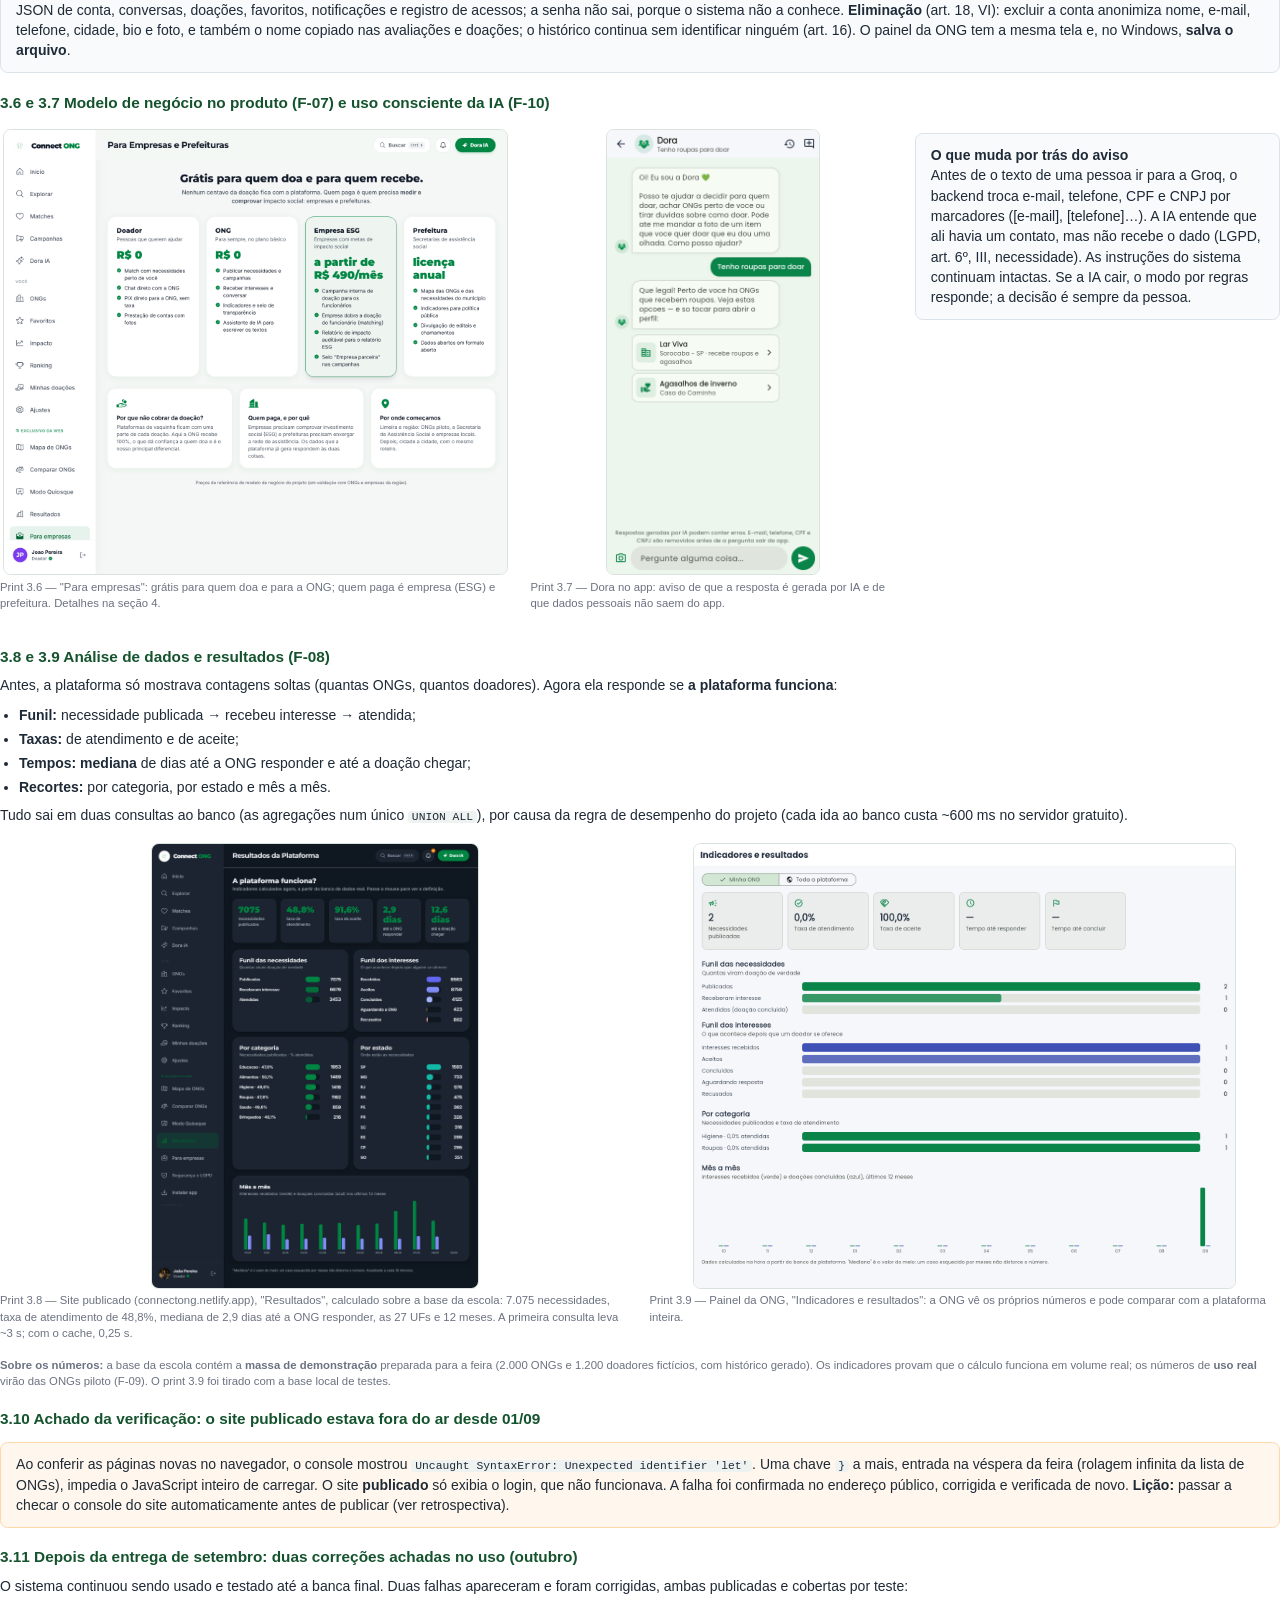
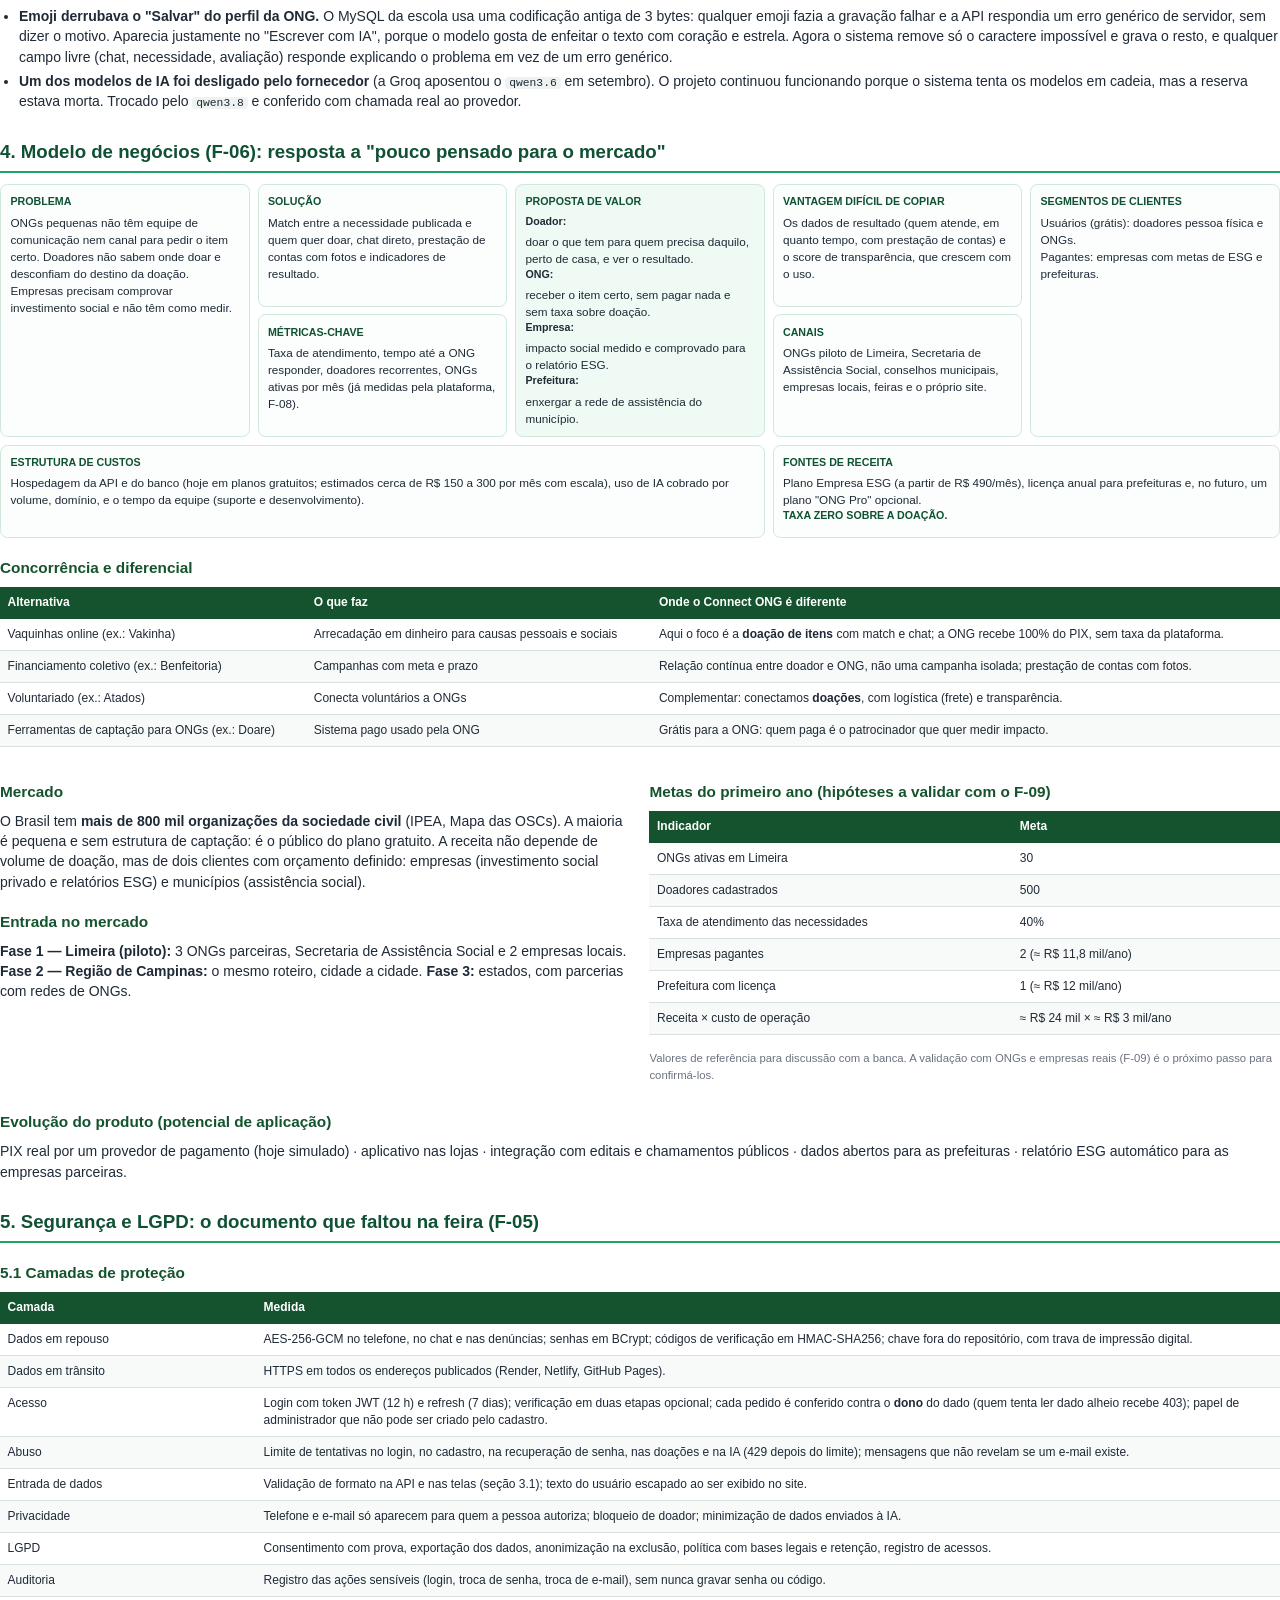
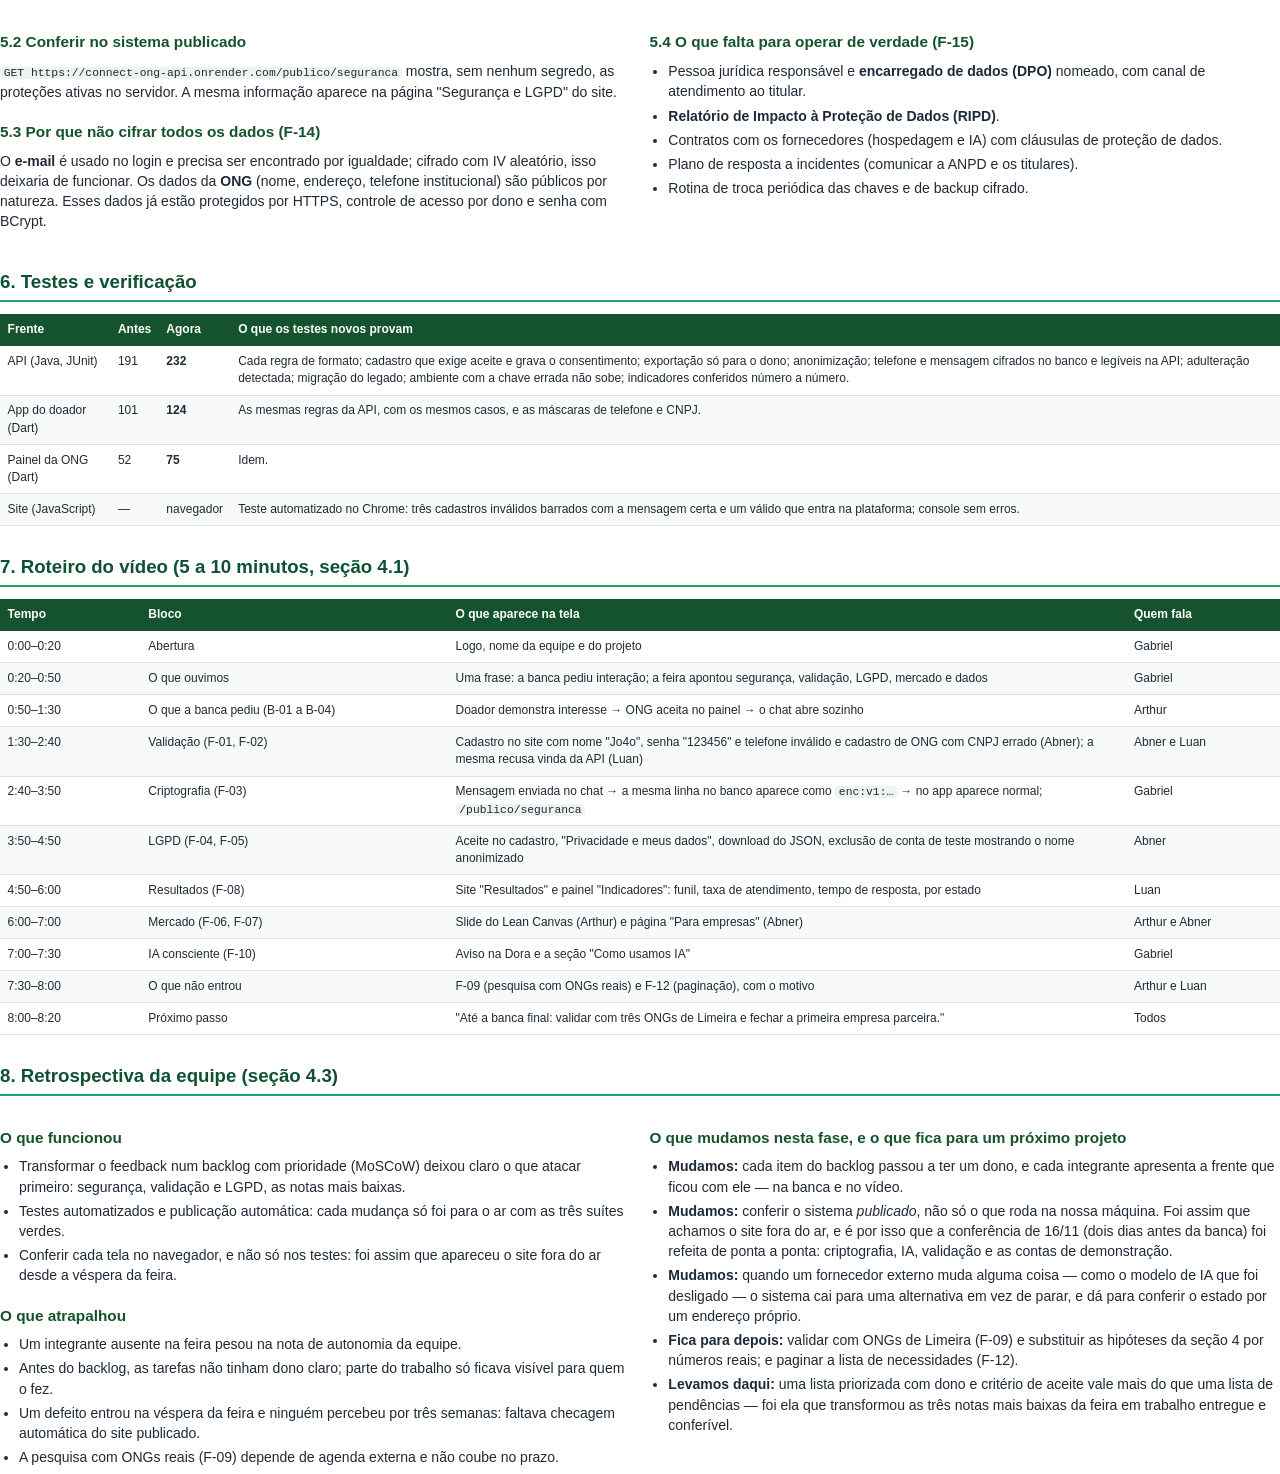
==== commit 548d84cc: "Retrospectiva: deixa de ser rascunho e fala no passado (o documento e entregue NA banca final)" ====
--- a/docs/entregas/entrega-final.html
+++ b/docs/entregas/entrega-final.html
@@ -251,7 +251,7 @@
 <tr><td>8:00–8:20</td><td>Próximo passo</td><td>"Até a banca final: validar com três ONGs de Limeira e fechar a primeira empresa parceira."</td><td>Todos</td></tr>
 </tbody></table>
 
-<h2>8. Retrospectiva da equipe (seção 4.3) — rascunho para a equipe revisar</h2>
+<h2>8. Retrospectiva da equipe (seção 4.3)</h2>
 <div class="dois">
 <div>
 <h3>O que funcionou</h3>
@@ -269,12 +269,13 @@
 </ul>
 </div>
 <div>
-<h3>O que vamos mudar até a banca final</h3>
-<ul>
-<li>Cada item restante tem um dono, e cada integrante faz os próprios commits e apresenta a própria frente.</li>
-<li>Ensaio completo com os quatro presentes, incluindo o bloco de segurança e o de mercado.</li>
-<li>Checagem do console do site e da API publicada antes de cada apresentação.</li>
-<li>Visitar três ONGs de Limeira e aplicar o formulário aos doadores, para substituir as hipóteses da seção 4 por números reais.</li>
+<h3>O que mudamos nesta fase, e o que fica para um próximo projeto</h3>
+<ul>
+<li><b>Mudamos:</b> cada item do backlog passou a ter um dono, e cada integrante apresenta a frente que ficou com ele — na banca e no vídeo.</li>
+<li><b>Mudamos:</b> conferir o sistema <i>publicado</i>, não só o que roda na nossa máquina. Foi assim que achamos o site fora do ar, e é por isso que a conferência de 16/11 (dois dias antes da banca) foi refeita de ponta a ponta: criptografia, IA, validação e as contas de demonstração.</li>
+<li><b>Mudamos:</b> quando um fornecedor externo muda alguma coisa — como o modelo de IA que foi desligado — o sistema cai para uma alternativa em vez de parar, e dá para conferir o estado por um endereço próprio.</li>
+<li><b>Fica para depois:</b> validar com ONGs de Limeira (F-09) e substituir as hipóteses da seção 4 por números reais; e paginar a lista de necessidades (F-12).</li>
+<li><b>Levamos daqui:</b> uma lista priorizada com dono e critério de aceite vale mais do que uma lista de pendências — foi ela que transformou as três notas mais baixas da feira em trabalho entregue e conferível.</li>
 </ul>
 </div>
 </div>
